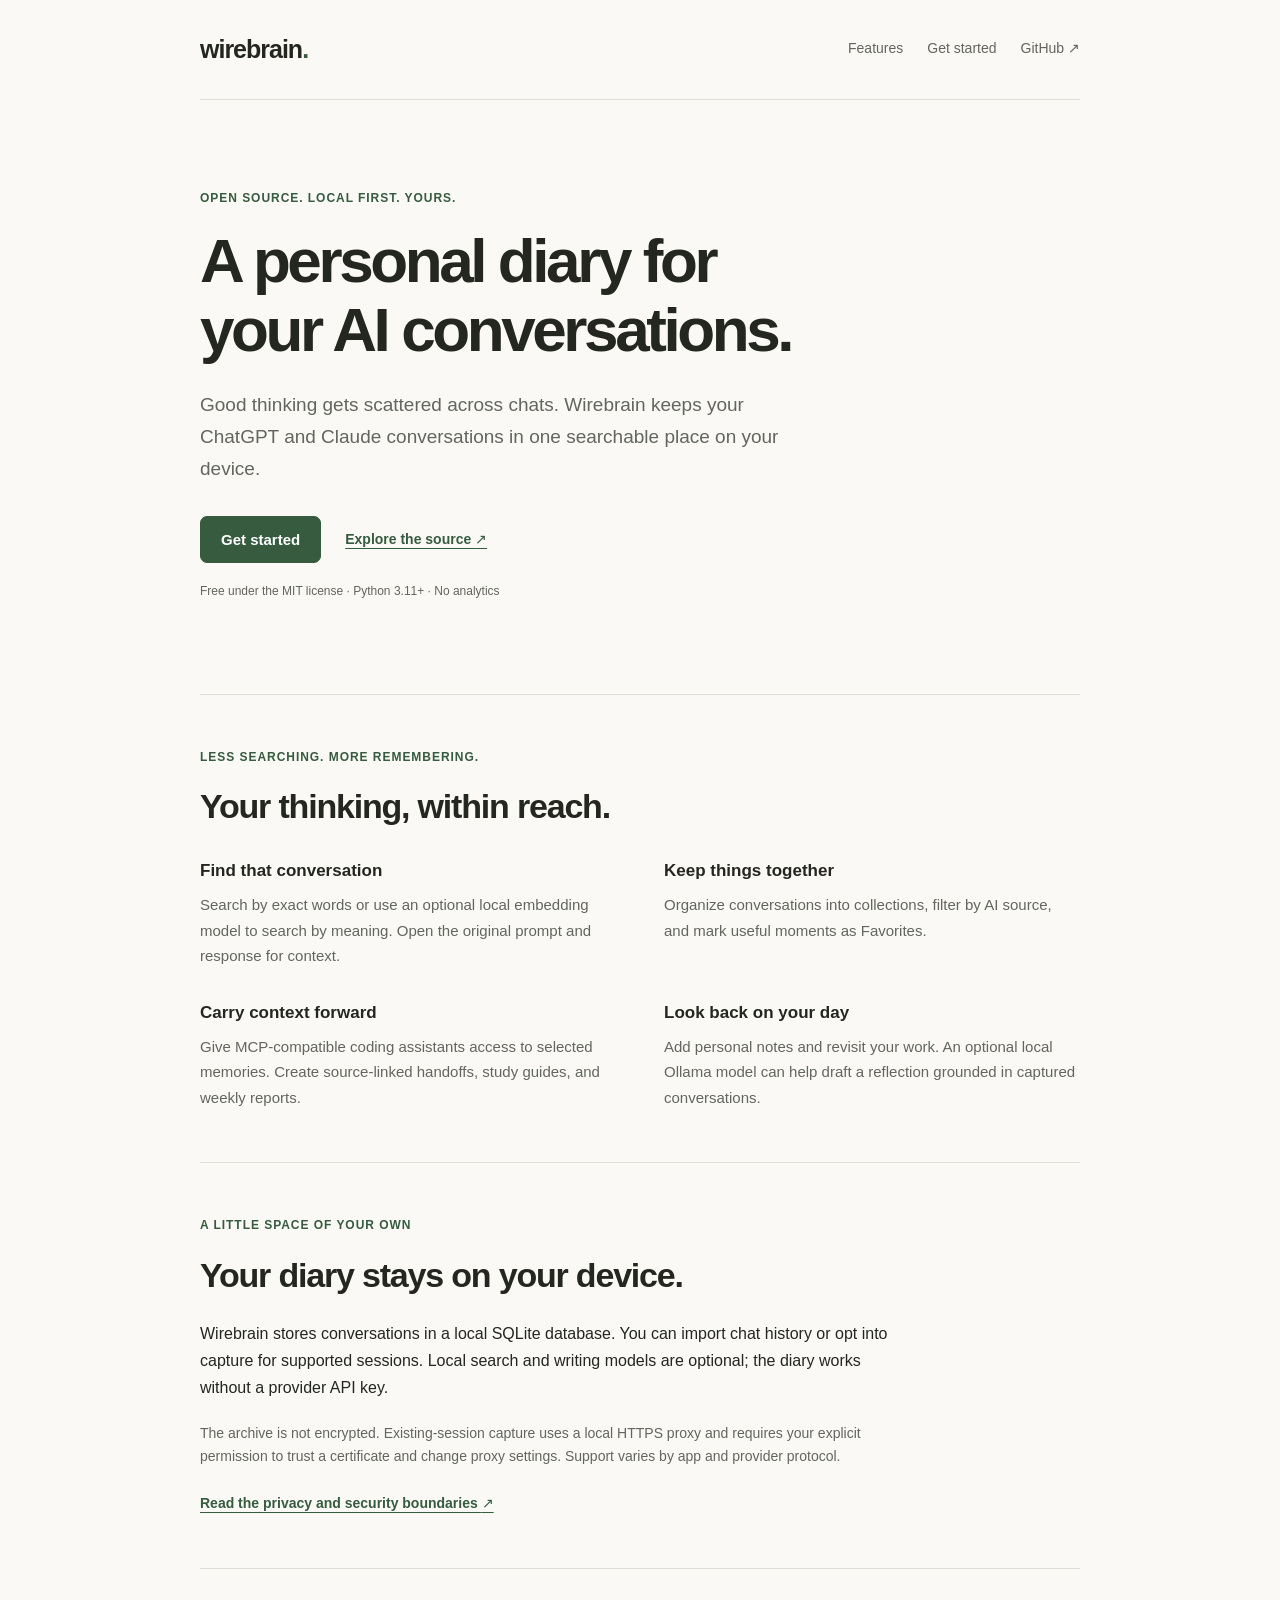
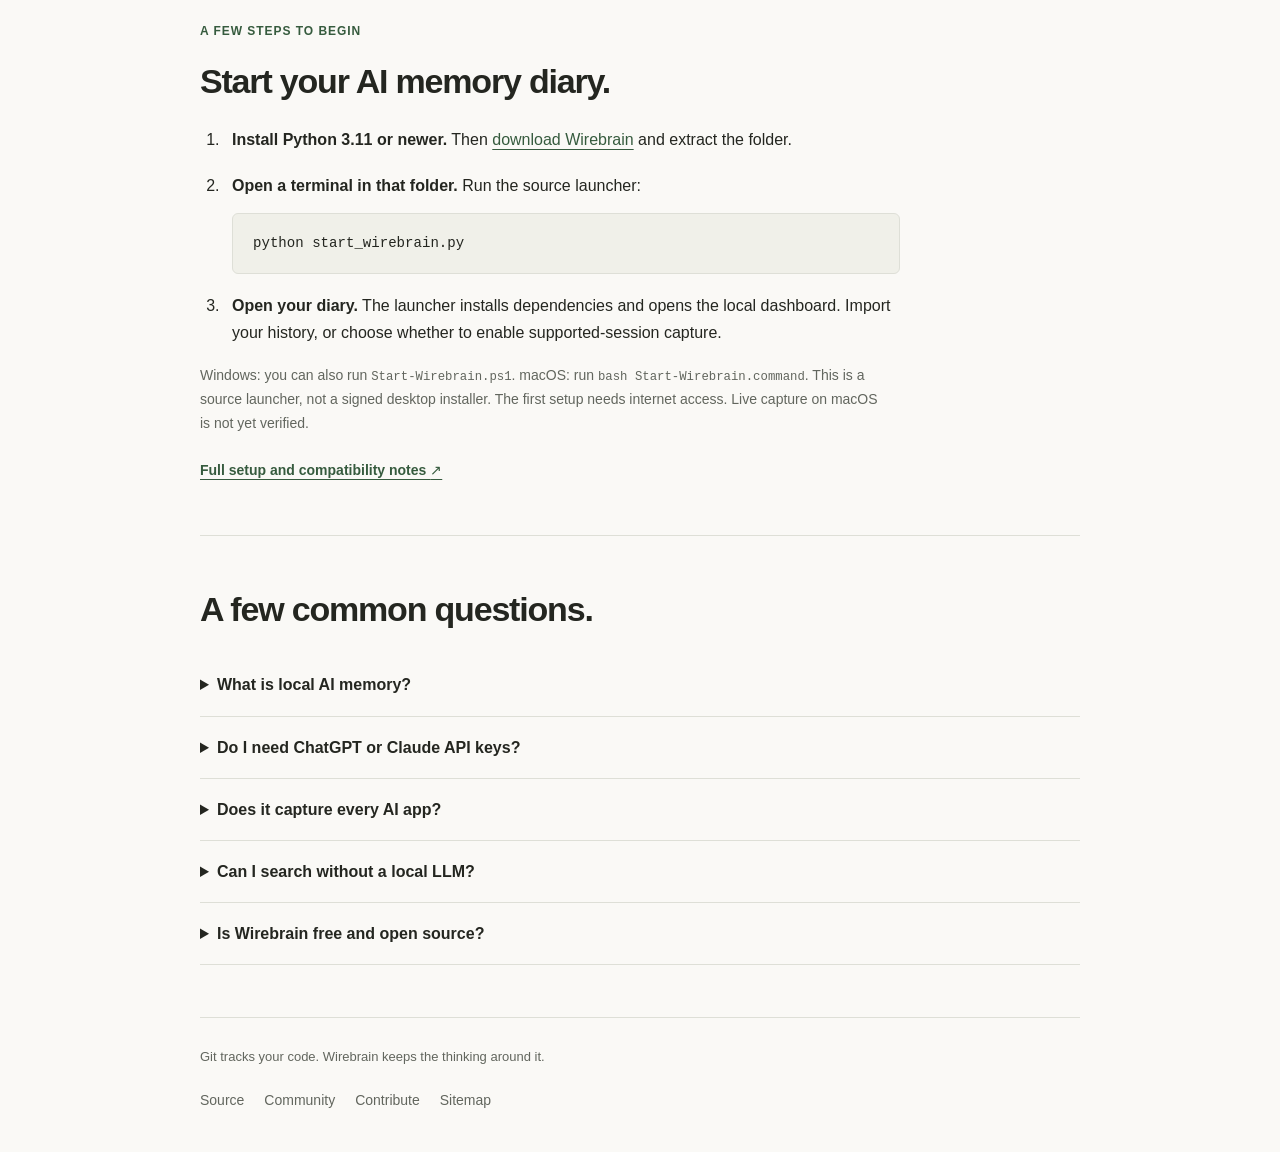
==== docs/index.html @ deaece26 "Add simple public project site and search metadata" ====
<!doctype html>
<html lang="en">
<head>
  <meta charset="utf-8">
  <meta name="viewport" content="width=device-width, initial-scale=1">
  <title>Wirebrain — Local AI Memory for ChatGPT &amp; Claude</title>
  <meta name="description" content="Keep and search your ChatGPT and Claude conversations with Wirebrain, an open-source AI memory diary. Local storage, semantic search, and MCP context sharing.">
  <link rel="canonical" href="https://saireddybv.github.io/wirebrain/">
  <link rel="icon" href="assets/favicon.svg" type="image/svg+xml">
  <link rel="stylesheet" href="assets/site.css">
  <meta name="theme-color" content="#faf9f6">
  <meta property="og:type" content="website">
  <meta property="og:site_name" content="Wirebrain">
  <meta property="og:title" content="Wirebrain — A personal diary for your AI conversations">
  <meta property="og:description" content="An open-source, local-first place to keep, search, and reuse your ChatGPT and Claude conversations.">
  <meta property="og:url" content="https://saireddybv.github.io/wirebrain/">
  <meta name="twitter:card" content="summary">
  <meta name="twitter:title" content="Wirebrain — Local AI memory">
  <meta name="twitter:description" content="Keep your AI conversations in one searchable personal diary. Open source and stored on your device.">
  <script type="application/ld+json">
  {
    "@context": "https://schema.org",
    "@type": "SoftwareApplication",
    "name": "Wirebrain",
    "url": "https://saireddybv.github.io/wirebrain/",
    "description": "An open-source local AI conversation diary with keyword and semantic memory search, collections, source-linked reports, and MCP tools.",
    "applicationCategory": "ProductivityApplication",
    "operatingSystem": "Windows, macOS",
    "softwareRequirements": "Python 3.11 or newer. Internet access for initial dependency and model downloads.",
    "license": "https://github.com/Saireddybv/wirebrain/blob/main/LICENSE",
    "isAccessibleForFree": true,
    "offers": {"@type": "Offer", "price": "0", "priceCurrency": "USD"},
    "author": {"@type": "Person", "name": "Saireddybv", "url": "https://github.com/Saireddybv"},
    "sameAs": "https://github.com/Saireddybv/wirebrain"
  }
  </script>
</head>
<body>
  <a class="skip-link" href="#main">Skip to content</a>
  <header class="site-header">
    <a class="brand" href="./" aria-label="Wirebrain home">wirebrain<span aria-hidden="true">.</span></a>
    <nav aria-label="Main navigation">
      <a href="#features">Features</a>
      <a href="#setup">Get started</a>
      <a href="https://github.com/Saireddybv/wirebrain">GitHub <span aria-hidden="true">↗</span></a>
    </nav>
  </header>
  <main id="main">
    <section class="hero" aria-labelledby="intro">
      <p class="eyebrow">Open source. Local first. Yours.</p>
      <h1 id="intro">A personal diary for<br>your AI conversations.</h1>
      <p class="lead">Good thinking gets scattered across chats. Wirebrain keeps your ChatGPT and Claude conversations in one searchable place on your device.</p>
      <div class="actions">
        <a class="button" href="#setup">Get started</a>
        <a class="text-link" href="https://github.com/Saireddybv/wirebrain">Explore the source <span aria-hidden="true">↗</span></a>
      </div>
      <p class="fine-print">Free under the MIT license · Python 3.11+ · No analytics</p>
    </section>

    <section id="features" aria-labelledby="features-title">
      <p class="eyebrow">Less searching. More remembering.</p>
      <h2 id="features-title">Your thinking, within reach.</h2>
      <dl class="features">
        <div><dt>Find that conversation</dt><dd>Search by exact words or use an optional local embedding model to search by meaning. Open the original prompt and response for context.</dd></div>
        <div><dt>Keep things together</dt><dd>Organize conversations into collections, filter by AI source, and mark useful moments as Favorites.</dd></div>
        <div><dt>Carry context forward</dt><dd>Give MCP-compatible coding assistants access to selected memories. Create source-linked handoffs, study guides, and weekly reports.</dd></div>
        <div><dt>Look back on your day</dt><dd>Add personal notes and revisit your work. An optional local Ollama model can help draft a reflection grounded in captured conversations.</dd></div>
      </dl>
    </section>

    <section class="privacy" aria-labelledby="privacy-title">
      <p class="eyebrow">A little space of your own</p>
      <h2 id="privacy-title">Your diary stays on your device.</h2>
      <p>Wirebrain stores conversations in a local SQLite database. You can import chat history or opt into capture for supported sessions. Local search and writing models are optional; the diary works without a provider API key.</p>
      <p class="muted">The archive is not encrypted. Existing-session capture uses a local HTTPS proxy and requires your explicit permission to trust a certificate and change proxy settings. Support varies by app and provider protocol.</p>
      <a class="text-link" href="https://github.com/Saireddybv/wirebrain/blob/main/SECURITY.md">Read the privacy and security boundaries <span aria-hidden="true">↗</span></a>
    </section>

    <section id="setup" aria-labelledby="setup-title">
      <p class="eyebrow">A few steps to begin</p>
      <h2 id="setup-title">Start your AI memory diary.</h2>
      <ol class="steps">
        <li><strong>Install Python 3.11 or newer.</strong> Then <a href="https://github.com/Saireddybv/wirebrain/archive/refs/heads/main.zip">download Wirebrain</a> and extract the folder.</li>
        <li><strong>Open a terminal in that folder.</strong> Run the source launcher:<pre><code>python start_wirebrain.py</code></pre></li>
        <li><strong>Open your diary.</strong> The launcher installs dependencies and opens the local dashboard. Import your history, or choose whether to enable supported-session capture.</li>
      </ol>
      <p class="muted">Windows: you can also run <code>Start-Wirebrain.ps1</code>. macOS: run <code>bash Start-Wirebrain.command</code>. This is a source launcher, not a signed desktop installer. The first setup needs internet access. Live capture on macOS is not yet verified.</p>
      <a class="text-link" href="https://github.com/Saireddybv/wirebrain#start-from-a-downloaded-checkout">Full setup and compatibility notes <span aria-hidden="true">↗</span></a>
    </section>

    <section class="faq" aria-labelledby="faq-title">
      <h2 id="faq-title">A few common questions.</h2>
      <details><summary>What is local AI memory?</summary><p>It is a searchable record of your AI conversations stored on your own device. Wirebrain helps you find past decisions, reuse useful answers, and bring context into a new session.</p></details>
      <details><summary>Do I need ChatGPT or Claude API keys?</summary><p>No provider API key is needed for history imports or supported existing-session capture. Wirebrain also has a separate optional API gateway for people who want it.</p></details>
      <details><summary>Does it capture every AI app?</summary><p>No. Capture depends on supported provider protocols and whether the app uses your local proxy. Some apps bypass proxies or reject locally trusted certificates. Check the <a href="https://github.com/Saireddybv/wirebrain/blob/main/docs/HTTPS_CAPTURE.md">capture guide</a> before enabling it.</p></details>
      <details><summary>Can I search without a local LLM?</summary><p>Yes. Keyword search works without a model. Semantic search can use a small local CPU embedding model; generated answers and reflections optionally use a separate Ollama writing model.</p></details>
      <details><summary>Is Wirebrain free and open source?</summary><p>Yes. The code is available under the MIT license. You can inspect it, run it locally, and contribute through GitHub.</p></details>
    </section>
  </main>
  <footer>
    <p>Git tracks your code. Wirebrain keeps the thinking around it.</p>
    <nav aria-label="Project links">
      <a href="https://github.com/Saireddybv/wirebrain">Source</a>
      <a href="https://github.com/Saireddybv/wirebrain/discussions">Community</a>
      <a href="https://github.com/Saireddybv/wirebrain/blob/main/CONTRIBUTING.md">Contribute</a>
      <a href="sitemap.xml">Sitemap</a>
    </nav>
  </footer>
</body>
</html>
---- docs/assets/site.css ----
:root { color-scheme: light; --page: #faf9f6; --ink: #242620; --muted: #62665e; --line: #dedfd7; --accent: #365b3e; }
* { box-sizing: border-box; }
html { scroll-padding-top: 24px; }
body { margin: 0; background: var(--page); color: var(--ink); font-family: -apple-system, BlinkMacSystemFont, "Segoe UI", sans-serif; font-size: 16px; line-height: 1.7; -webkit-text-size-adjust: 100%; }
a { color: var(--accent); text-underline-offset: 4px; }
a:hover { text-decoration-thickness: 2px; }
a:focus-visible, summary:focus-visible { outline: 2px solid var(--accent); outline-offset: 5px; border-radius: 2px; }
.site-header, main, footer { width: min(880px, calc(100% - 48px)); margin-inline: auto; }
.site-header { display: flex; align-items: center; justify-content: space-between; gap: 24px; padding-block: 28px; border-bottom: 1px solid var(--line); }
.brand { color: var(--ink); font-size: 25px; font-weight: 750; letter-spacing: -1px; text-decoration: none; }
.brand span { color: var(--accent); }
nav { display: flex; flex-wrap: wrap; gap: 24px; }
nav a { color: var(--muted); font-size: 14px; text-decoration: none; }
.hero { padding-block: 88px 72px; }
.eyebrow { margin: 0 0 18px; color: var(--accent); font-size: 12px; font-weight: 650; letter-spacing: .08em; text-transform: uppercase; }
h1 { max-width: 800px; margin: 0 0 24px; font-size: clamp(38px, 6vw, 62px); letter-spacing: -.055em; line-height: 1.12; font-weight: 650; }
h2 { margin: 0 0 24px; font-size: clamp(26px, 4vw, 34px); letter-spacing: -.035em; line-height: 1.25; font-weight: 600; }
p { max-width: 690px; margin: 0 0 20px; }
.lead { max-width: 610px; font-size: 19px; line-height: 1.7; color: var(--muted); }
.actions { display: flex; align-items: center; flex-wrap: wrap; gap: 24px; margin-block: 30px 18px; }
.button { display: inline-block; padding: 10px 20px; border: 1px solid var(--accent); border-radius: 7px; background: var(--accent); color: white; text-decoration: none; font-size: 15px; font-weight: 550; }
.text-link { font-size: 14px; font-weight: 550; }
.fine-print { color: var(--muted); font-size: 12px; }
main > section:not(.hero) { border-top: 1px solid var(--line); padding-block: 52px; }
.features { display: grid; grid-template-columns: 1fr 1fr; gap: 30px 48px; margin: 30px 0 0; }
dt { margin-bottom: 6px; font-size: 17px; font-weight: 600; }
dd { margin: 0; color: var(--muted); font-size: 15px; }
.muted { color: var(--muted); font-size: 14px; }
.steps { padding-left: 24px; max-width: 700px; }
.steps li { padding-left: 8px; margin-block: 18px; }
.steps strong { font-weight: 600; }
code { font-family: ui-monospace, SFMono-Regular, Consolas, monospace; font-size: .88em; overflow-wrap: anywhere; }
pre { margin-block: 14px; padding: 16px 20px; background: #f0f0e9; border: 1px solid var(--line); border-radius: 6px; overflow-x: auto; }
pre code { white-space: pre-wrap; }
details { padding-block: 17px; border-bottom: 1px solid var(--line); }
summary { cursor: pointer; font-size: 16px; font-weight: 550; }
details p { margin: 14px 0 0; color: var(--muted); font-size: 15px; }
footer { padding-block: 28px 40px; border-top: 1px solid var(--line); }
footer p { color: var(--muted); font-size: 13px; }
footer nav { gap: 20px; }
.skip-link { position: absolute; top: -80px; left: 16px; padding: 8px 16px; background: var(--page); z-index: 1; }
.skip-link:focus { top: 10px; }
@media (max-width: 600px) {
  .site-header, main, footer { width: calc(100% - 36px); }
  .site-header { gap: 16px; padding-block: 20px; }
  nav { gap: 14px; }
  nav a { font-size: 12px; }
  .brand { font-size: 22px; }
  .hero { padding-block: 60px 48px; }
  .lead { font-size: 17px; }
  .features { grid-template-columns: 1fr; gap: 24px; }
  main > section:not(.hero) { padding-block: 36px; }
}
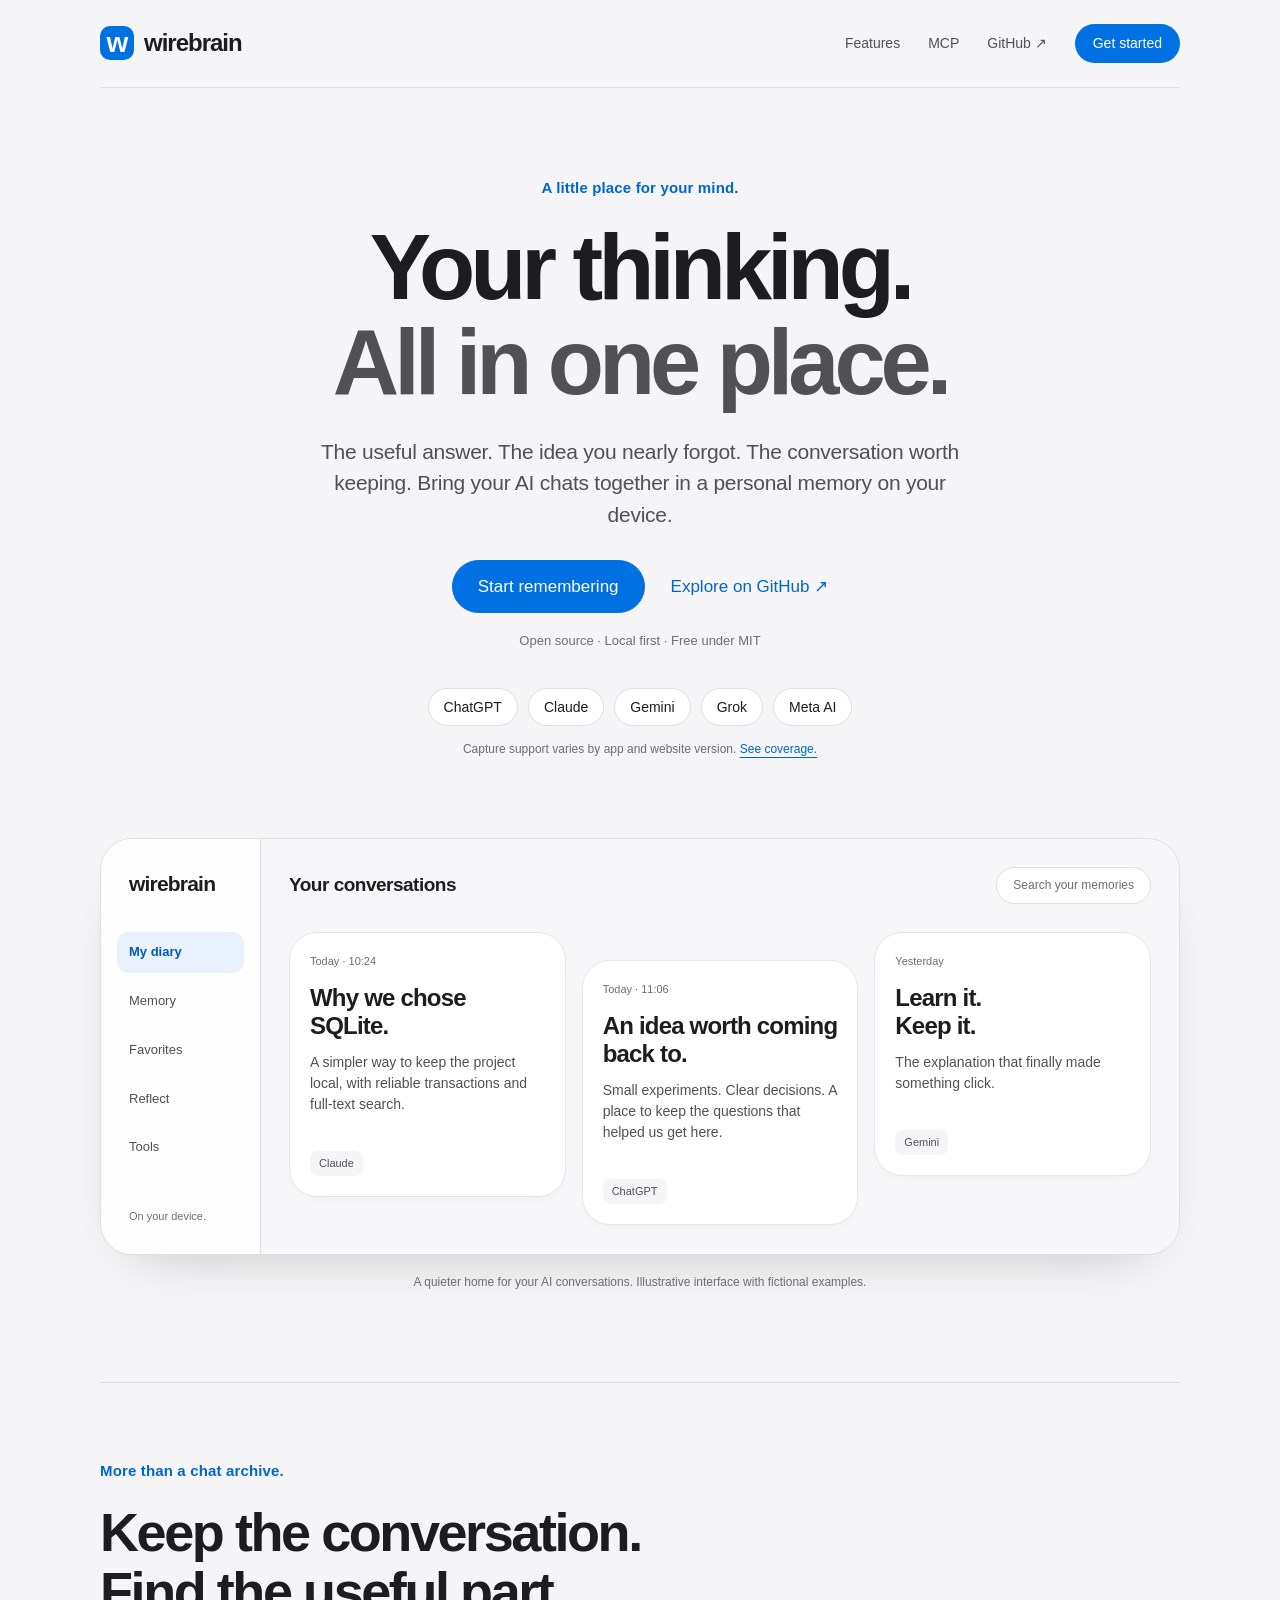
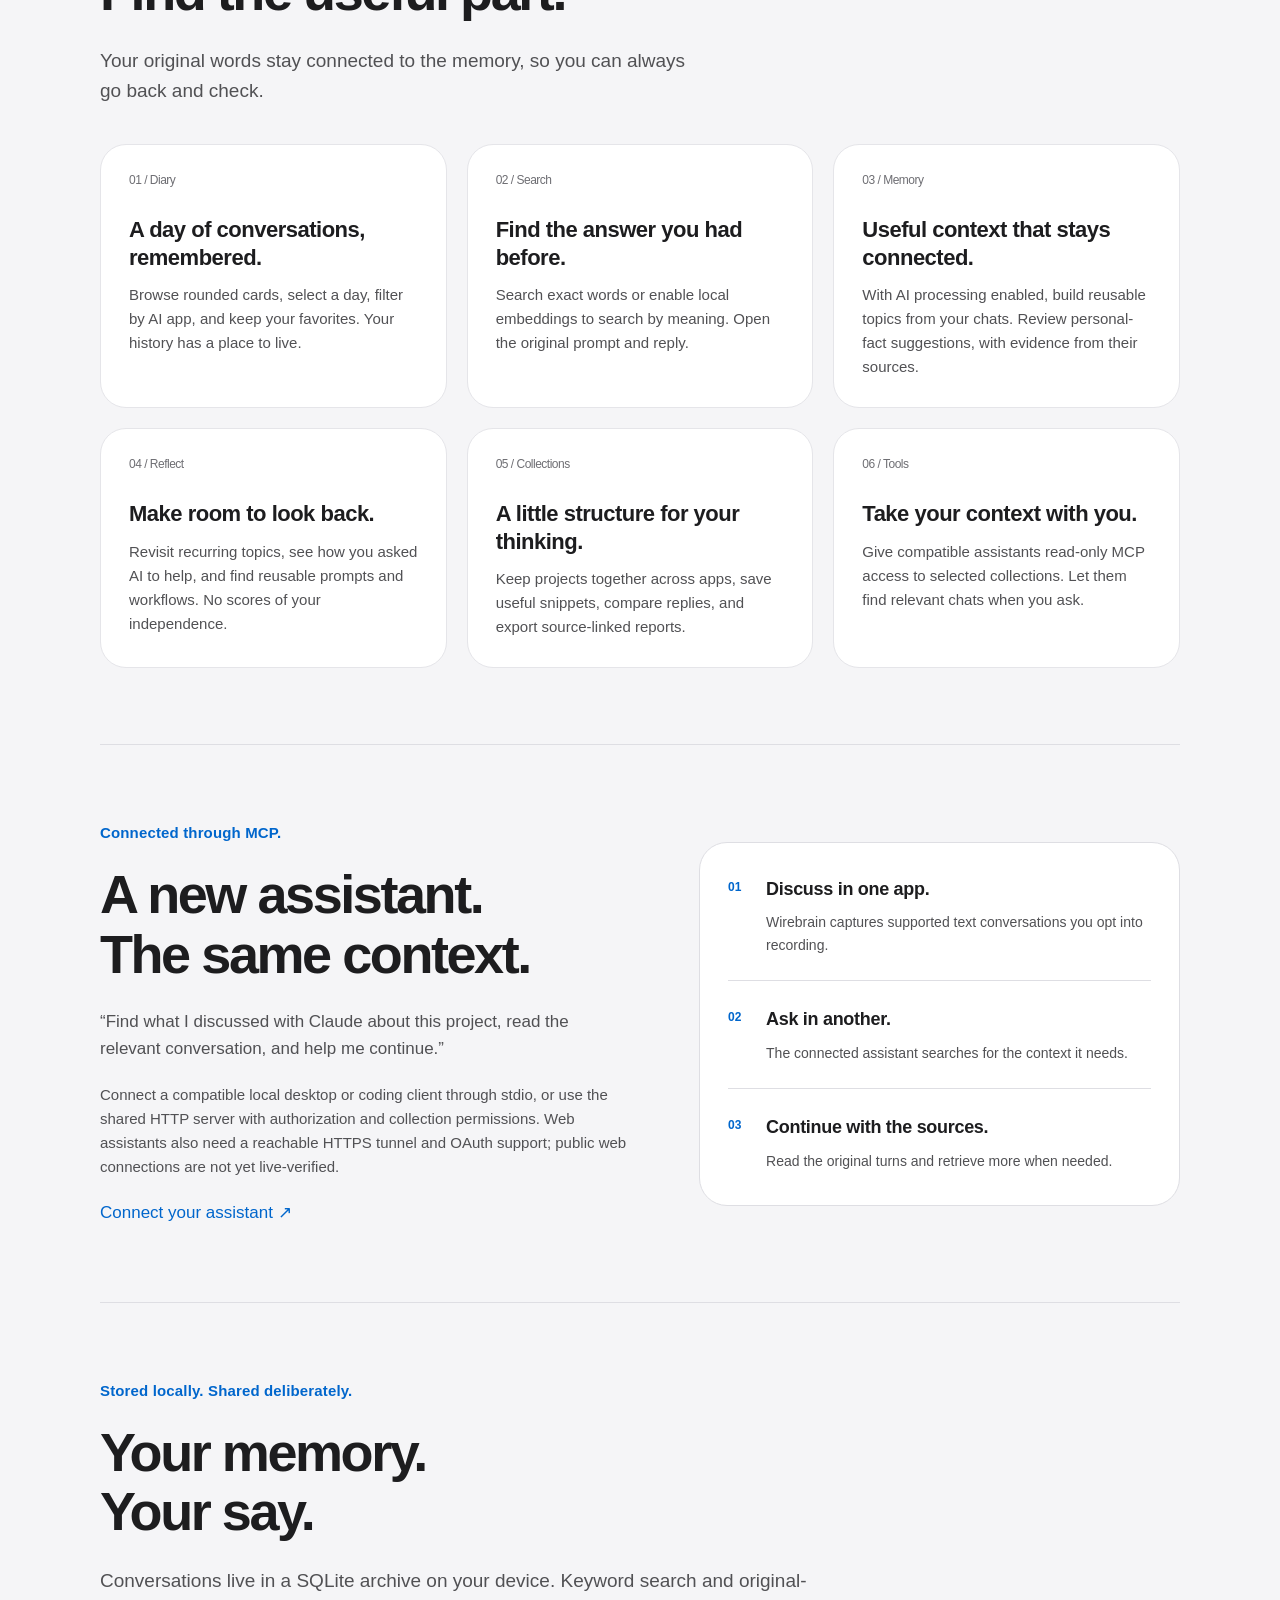
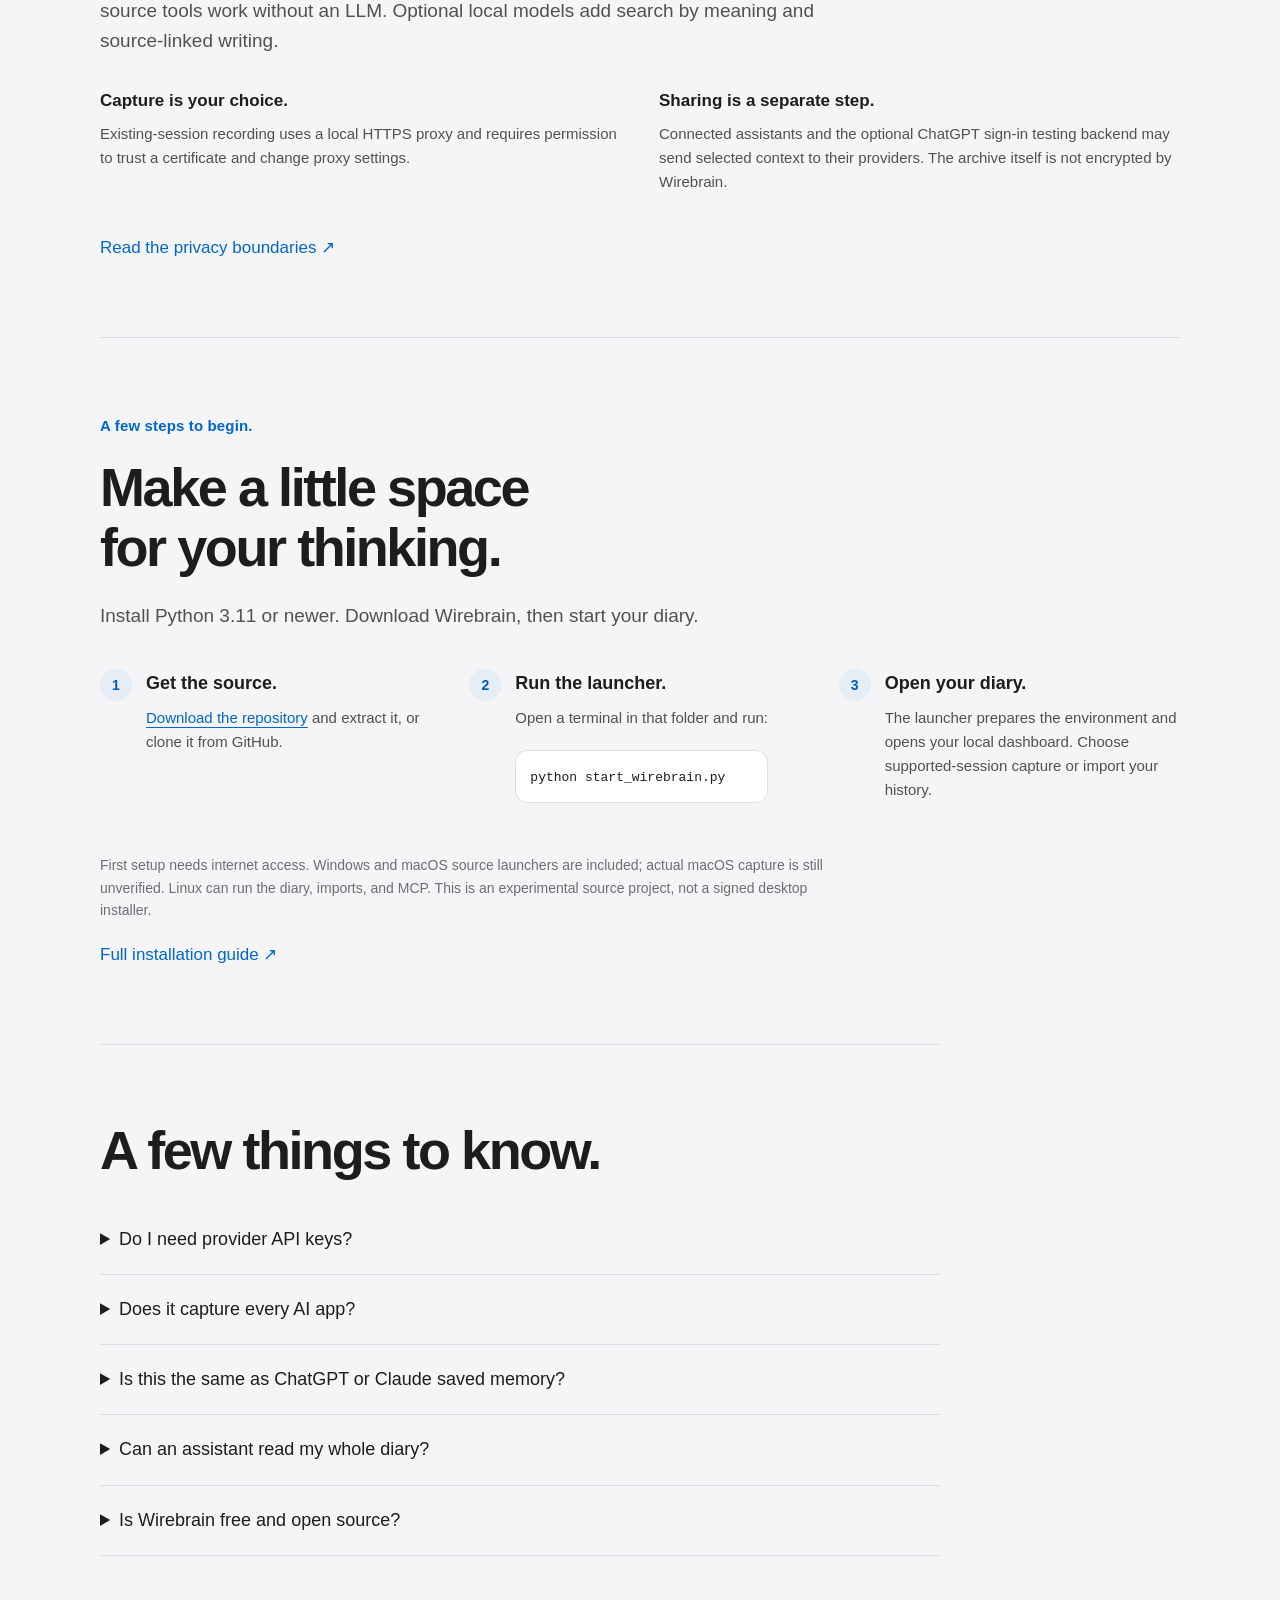
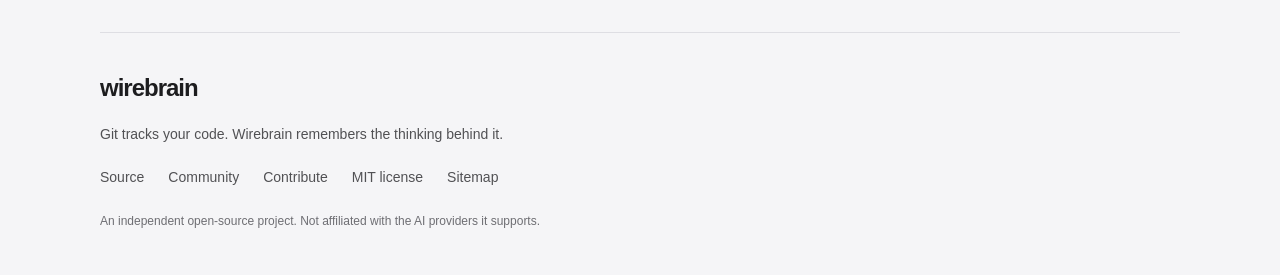
==== commit 09983bad: "Add reusable memory and assistant connections with refreshed public docs" ====
--- a/docs/index.html
+++ b/docs/index.html
@@ -3,30 +3,30 @@
 <head>
   <meta charset="utf-8">
   <meta name="viewport" content="width=device-width, initial-scale=1">
-  <title>Wirebrain — Local AI Memory for ChatGPT &amp; Claude</title>
-  <meta name="description" content="Keep and search your ChatGPT and Claude conversations with Wirebrain, an open-source AI memory diary. Local storage, semantic search, and MCP context sharing.">
+  <title>Wirebrain — Local AI Memory for ChatGPT, Claude &amp; More</title>
+  <meta name="description" content="Remember your AI conversations with Wirebrain, an open-source local-first diary. Search ChatGPT, Claude, Gemini, Grok and Meta AI chats, build memory, and connect assistants through MCP.">
   <link rel="canonical" href="https://saireddybv.github.io/wirebrain/">
   <link rel="icon" href="assets/favicon.svg" type="image/svg+xml">
   <link rel="stylesheet" href="assets/site.css">
-  <meta name="theme-color" content="#faf9f6">
+  <meta name="theme-color" content="#f5f5f7">
   <meta property="og:type" content="website">
   <meta property="og:site_name" content="Wirebrain">
-  <meta property="og:title" content="Wirebrain — A personal diary for your AI conversations">
-  <meta property="og:description" content="An open-source, local-first place to keep, search, and reuse your ChatGPT and Claude conversations.">
+  <meta property="og:title" content="Wirebrain — Your thinking. All in one place.">
+  <meta property="og:description" content="A local-first memory and personal diary for your AI conversations. Search past answers, reflect on your work, and carry context between assistants.">
   <meta property="og:url" content="https://saireddybv.github.io/wirebrain/">
   <meta name="twitter:card" content="summary">
   <meta name="twitter:title" content="Wirebrain — Local AI memory">
-  <meta name="twitter:description" content="Keep your AI conversations in one searchable personal diary. Open source and stored on your device.">
+  <meta name="twitter:description" content="An open-source place to keep, search and reuse your AI conversations. Stored on your device, shared on your terms.">
   <script type="application/ld+json">
   {
     "@context": "https://schema.org",
     "@type": "SoftwareApplication",
     "name": "Wirebrain",
     "url": "https://saireddybv.github.io/wirebrain/",
-    "description": "An open-source local AI conversation diary with keyword and semantic memory search, collections, source-linked reports, and MCP tools.",
+    "description": "An open-source local-first AI conversation diary with semantic search, reusable memory, reflections and read-only MCP connections.",
     "applicationCategory": "ProductivityApplication",
-    "operatingSystem": "Windows, macOS",
-    "softwareRequirements": "Python 3.11 or newer. Internet access for initial dependency and model downloads.",
+    "operatingSystem": "Windows, macOS, Linux",
+    "softwareRequirements": "Python 3.11 or newer. Initial setup needs internet. Live capture on macOS is not yet verified.",
     "license": "https://github.com/Saireddybv/wirebrain/blob/main/LICENSE",
     "isAccessibleForFree": true,
     "offers": {"@type": "Offer", "price": "0", "priceCurrency": "USD"},
@@ -38,73 +38,54 @@
 <body>
   <a class="skip-link" href="#main">Skip to content</a>
   <header class="site-header">
-    <a class="brand" href="./" aria-label="Wirebrain home">wirebrain<span aria-hidden="true">.</span></a>
-    <nav aria-label="Main navigation">
-      <a href="#features">Features</a>
-      <a href="#setup">Get started</a>
-      <a href="https://github.com/Saireddybv/wirebrain">GitHub <span aria-hidden="true">↗</span></a>
-    </nav>
+    <a class="brand" href="./" aria-label="Wirebrain home"><span class="brand-icon" aria-hidden="true">w</span>wirebrain</a>
+    <nav aria-label="Main navigation"><a href="#features">Features</a><a href="#connect">MCP</a><a href="https://github.com/Saireddybv/wirebrain">GitHub <span aria-hidden="true">↗</span></a><a class="nav-start" href="#setup">Get started</a></nav>
   </header>
   <main id="main">
     <section class="hero" aria-labelledby="intro">
-      <p class="eyebrow">Open source. Local first. Yours.</p>
-      <h1 id="intro">A personal diary for<br>your AI conversations.</h1>
-      <p class="lead">Good thinking gets scattered across chats. Wirebrain keeps your ChatGPT and Claude conversations in one searchable place on your device.</p>
-      <div class="actions">
-        <a class="button" href="#setup">Get started</a>
-        <a class="text-link" href="https://github.com/Saireddybv/wirebrain">Explore the source <span aria-hidden="true">↗</span></a>
-      </div>
-      <p class="fine-print">Free under the MIT license · Python 3.11+ · No analytics</p>
+      <p class="eyebrow">A little place for your mind.</p>
+      <h1 id="intro">Your thinking.<br><span>All in one place.</span></h1>
+      <p class="lead">The useful answer. The idea you nearly forgot. The conversation worth keeping. Bring your AI chats together in a personal memory on your device.</p>
+      <div class="actions"><a class="button" href="#setup">Start remembering</a><a class="text-link" href="https://github.com/Saireddybv/wirebrain">Explore on GitHub <span aria-hidden="true">↗</span></a></div>
+      <p class="fine-print">Open source · Local first · Free under MIT</p>
+      <ul class="app-list" aria-label="Supported AI sources"><li>ChatGPT</li><li>Claude</li><li>Gemini</li><li>Grok</li><li>Meta AI</li></ul>
+      <p class="support-note">Capture support varies by app and website version. <a href="https://github.com/Saireddybv/wirebrain/blob/main/docs/CAPTURE-COVERAGE.md">See coverage.</a></p>
     </section>
 
+    <figure class="product-preview" aria-labelledby="preview-caption">
+      <div class="preview-window" aria-hidden="true">
+        <div class="preview-sidebar"><span class="preview-brand">wirebrain</span><span class="preview-nav active">My diary</span><span class="preview-nav">Memory</span><span class="preview-nav">Favorites</span><span class="preview-nav">Reflect</span><span class="preview-nav">Tools</span><span class="preview-local">On your device.</span></div>
+        <div class="preview-main"><div class="preview-top"><strong>Your conversations</strong><span>Search your memories</span></div><div class="preview-cards">
+          <article class="preview-card"><span class="preview-time">Today · 10:24</span><h3>Why we chose SQLite.</h3><p>A simpler way to keep the project local, with reliable transactions and full-text search.</p><span class="preview-source">Claude</span></article>
+          <article class="preview-card"><span class="preview-time">Today · 11:06</span><h3>An idea worth coming back to.</h3><p>Small experiments. Clear decisions. A place to keep the questions that helped us get here.</p><span class="preview-source">ChatGPT</span></article>
+          <article class="preview-card"><span class="preview-time">Yesterday</span><h3>Learn it.<br>Keep it.</h3><p>The explanation that finally made something click.</p><span class="preview-source">Gemini</span></article>
+        </div></div>
+      </div><figcaption id="preview-caption">A quieter home for your AI conversations. Illustrative interface with fictional examples.</figcaption>
+    </figure>
+
     <section id="features" aria-labelledby="features-title">
-      <p class="eyebrow">Less searching. More remembering.</p>
-      <h2 id="features-title">Your thinking, within reach.</h2>
+      <div class="section-heading"><p class="eyebrow">More than a chat archive.</p><h2 id="features-title">Keep the conversation.<br>Find the useful part.</h2><p>Your original words stay connected to the memory, so you can always go back and check.</p></div>
       <dl class="features">
-        <div><dt>Find that conversation</dt><dd>Search by exact words or use an optional local embedding model to search by meaning. Open the original prompt and response for context.</dd></div>
-        <div><dt>Keep things together</dt><dd>Organize conversations into collections, filter by AI source, and mark useful moments as Favorites.</dd></div>
-        <div><dt>Carry context forward</dt><dd>Give MCP-compatible coding assistants access to selected memories. Create source-linked handoffs, study guides, and weekly reports.</dd></div>
-        <div><dt>Look back on your day</dt><dd>Add personal notes and revisit your work. An optional local Ollama model can help draft a reflection grounded in captured conversations.</dd></div>
+        <div><dt><span class="feature-label">01 / Diary</span>A day of conversations, remembered.</dt><dd>Browse rounded cards, select a day, filter by AI app, and keep your favorites. Your history has a place to live.</dd></div>
+        <div><dt><span class="feature-label">02 / Search</span>Find the answer you had before.</dt><dd>Search exact words or enable local embeddings to search by meaning. Open the original prompt and reply.</dd></div>
+        <div><dt><span class="feature-label">03 / Memory</span>Useful context that stays connected.</dt><dd>With AI processing enabled, build reusable topics from your chats. Review personal-fact suggestions, with evidence from their sources.</dd></div>
+        <div><dt><span class="feature-label">04 / Reflect</span>Make room to look back.</dt><dd>Revisit recurring topics, see how you asked AI to help, and find reusable prompts and workflows. No scores of your independence.</dd></div>
+        <div><dt><span class="feature-label">05 / Collections</span>A little structure for your thinking.</dt><dd>Keep projects together across apps, save useful snippets, compare replies, and export source-linked reports.</dd></div>
+        <div><dt><span class="feature-label">06 / Tools</span>Take your context with you.</dt><dd>Give compatible assistants read-only MCP access to selected collections. Let them find relevant chats when you ask.</dd></div>
       </dl>
     </section>
 
-    <section class="privacy" aria-labelledby="privacy-title">
-      <p class="eyebrow">A little space of your own</p>
-      <h2 id="privacy-title">Your diary stays on your device.</h2>
-      <p>Wirebrain stores conversations in a local SQLite database. You can import chat history or opt into capture for supported sessions. Local search and writing models are optional; the diary works without a provider API key.</p>
-      <p class="muted">The archive is not encrypted. Existing-session capture uses a local HTTPS proxy and requires your explicit permission to trust a certificate and change proxy settings. Support varies by app and provider protocol.</p>
-      <a class="text-link" href="https://github.com/Saireddybv/wirebrain/blob/main/SECURITY.md">Read the privacy and security boundaries <span aria-hidden="true">↗</span></a>
+    <section id="connect" class="connect" aria-labelledby="connect-title">
+      <div><p class="eyebrow">Connected through MCP.</p><h2 id="connect-title">A new assistant.<br>The same context.</h2><p>“Find what I discussed with Claude about this project, read the relevant conversation, and help me continue.”</p><p class="muted">Connect a compatible local desktop or coding client through stdio, or use the shared HTTP server with authorization and collection permissions. Web assistants also need a reachable HTTPS tunnel and OAuth support; public web connections are not yet live-verified.</p><a class="text-link" href="https://github.com/Saireddybv/wirebrain/blob/main/docs/TOOLS.md">Connect your assistant <span aria-hidden="true">↗</span></a></div>
+      <div class="context-flow" aria-label="How context moves between assistants"><div><span>01</span><strong>Discuss in one app.</strong><p>Wirebrain captures supported text conversations you opt into recording.</p></div><div><span>02</span><strong>Ask in another.</strong><p>The connected assistant searches for the context it needs.</p></div><div><span>03</span><strong>Continue with the sources.</strong><p>Read the original turns and retrieve more when needed.</p></div></div>
     </section>
 
-    <section id="setup" aria-labelledby="setup-title">
-      <p class="eyebrow">A few steps to begin</p>
-      <h2 id="setup-title">Start your AI memory diary.</h2>
-      <ol class="steps">
-        <li><strong>Install Python 3.11 or newer.</strong> Then <a href="https://github.com/Saireddybv/wirebrain/archive/refs/heads/main.zip">download Wirebrain</a> and extract the folder.</li>
-        <li><strong>Open a terminal in that folder.</strong> Run the source launcher:<pre><code>python start_wirebrain.py</code></pre></li>
-        <li><strong>Open your diary.</strong> The launcher installs dependencies and opens the local dashboard. Import your history, or choose whether to enable supported-session capture.</li>
-      </ol>
-      <p class="muted">Windows: you can also run <code>Start-Wirebrain.ps1</code>. macOS: run <code>bash Start-Wirebrain.command</code>. This is a source launcher, not a signed desktop installer. The first setup needs internet access. Live capture on macOS is not yet verified.</p>
-      <a class="text-link" href="https://github.com/Saireddybv/wirebrain#start-from-a-downloaded-checkout">Full setup and compatibility notes <span aria-hidden="true">↗</span></a>
-    </section>
+    <section class="privacy" aria-labelledby="privacy-title"><p class="eyebrow">Stored locally. Shared deliberately.</p><h2 id="privacy-title">Your memory.<br>Your say.</h2><p>Conversations live in a SQLite archive on your device. Keyword search and original-source tools work without an LLM. Optional local models add search by meaning and source-linked writing.</p><div class="privacy-notes"><p><strong>Capture is your choice.</strong> Existing-session recording uses a local HTTPS proxy and requires permission to trust a certificate and change proxy settings.</p><p><strong>Sharing is a separate step.</strong> Connected assistants and the optional ChatGPT sign-in testing backend may send selected context to their providers. The archive itself is not encrypted by Wirebrain.</p></div><a class="text-link" href="https://github.com/Saireddybv/wirebrain/blob/main/SECURITY.md">Read the privacy boundaries <span aria-hidden="true">↗</span></a></section>
 
-    <section class="faq" aria-labelledby="faq-title">
-      <h2 id="faq-title">A few common questions.</h2>
-      <details><summary>What is local AI memory?</summary><p>It is a searchable record of your AI conversations stored on your own device. Wirebrain helps you find past decisions, reuse useful answers, and bring context into a new session.</p></details>
-      <details><summary>Do I need ChatGPT or Claude API keys?</summary><p>No provider API key is needed for history imports or supported existing-session capture. Wirebrain also has a separate optional API gateway for people who want it.</p></details>
-      <details><summary>Does it capture every AI app?</summary><p>No. Capture depends on supported provider protocols and whether the app uses your local proxy. Some apps bypass proxies or reject locally trusted certificates. Check the <a href="https://github.com/Saireddybv/wirebrain/blob/main/docs/HTTPS_CAPTURE.md">capture guide</a> before enabling it.</p></details>
-      <details><summary>Can I search without a local LLM?</summary><p>Yes. Keyword search works without a model. Semantic search can use a small local CPU embedding model; generated answers and reflections optionally use a separate Ollama writing model.</p></details>
-      <details><summary>Is Wirebrain free and open source?</summary><p>Yes. The code is available under the MIT license. You can inspect it, run it locally, and contribute through GitHub.</p></details>
-    </section>
+    <section id="setup" aria-labelledby="setup-title"><div class="section-heading"><p class="eyebrow">A few steps to begin.</p><h2 id="setup-title">Make a little space<br>for your thinking.</h2><p>Install Python 3.11 or newer. Download Wirebrain, then start your diary.</p></div><ol class="steps"><li><span>1</span><div><strong>Get the source.</strong><p><a href="https://github.com/Saireddybv/wirebrain/archive/refs/heads/main.zip">Download the repository</a> and extract it, or clone it from GitHub.</p></div></li><li><span>2</span><div><strong>Run the launcher.</strong><p>Open a terminal in that folder and run:</p><pre><code>python start_wirebrain.py</code></pre></div></li><li><span>3</span><div><strong>Open your diary.</strong><p>The launcher prepares the environment and opens your local dashboard. Choose supported-session capture or import your history.</p></div></li></ol><p class="setup-note">First setup needs internet access. Windows and macOS source launchers are included; actual macOS capture is still unverified. Linux can run the diary, imports, and MCP. This is an experimental source project, not a signed desktop installer.</p><a class="text-link" href="https://github.com/Saireddybv/wirebrain#quick-start">Full installation guide <span aria-hidden="true">↗</span></a></section>
+
+    <section class="faq" aria-labelledby="faq-title"><h2 id="faq-title">A few things to know.</h2><details><summary>Do I need provider API keys?</summary><p>No keys are required for the diary, imports, or supported existing-session capture. Optional local AI models run on your computer. The separate ChatGPT sign-in testing backend uses your own eligible Codex login and sends selected context to OpenAI.</p></details><details><summary>Does it capture every AI app?</summary><p>No. Capture depends on supported text protocols and whether the app uses the configured proxy. Voice, image/file contents, WhatsApp, Facebook, Instagram, and X-embedded Grok are not comprehensively covered. See the <a href="https://github.com/Saireddybv/wirebrain/blob/main/docs/CAPTURE-COVERAGE.md">coverage guide</a>.</p></details><details><summary>Is this the same as ChatGPT or Claude saved memory?</summary><p>No. Wirebrain builds its own source-linked memory from captured or imported chats. It does not read a provider's private saved-memory store or automatically inject context into every conversation.</p></details><details><summary>Can an assistant read my whole diary?</summary><p>You can connect MCP with all-collection access or restrict it to one collection. HTTP connections support revocation. Retrieved text may be shared with the connected assistant's provider. Unconnected apps cannot use these tools automatically.</p></details><details><summary>Is Wirebrain free and open source?</summary><p>Yes. The code is available under the MIT license. Run it locally, inspect it, and contribute through GitHub. Local models need suitable hardware, and optional third-party services have their own access requirements.</p></details></section>
   </main>
-  <footer>
-    <p>Git tracks your code. Wirebrain keeps the thinking around it.</p>
-    <nav aria-label="Project links">
-      <a href="https://github.com/Saireddybv/wirebrain">Source</a>
-      <a href="https://github.com/Saireddybv/wirebrain/discussions">Community</a>
-      <a href="https://github.com/Saireddybv/wirebrain/blob/main/CONTRIBUTING.md">Contribute</a>
-      <a href="sitemap.xml">Sitemap</a>
-    </nav>
-  </footer>
+  <footer><a class="brand" href="./">wirebrain</a><p>Git tracks your code. Wirebrain remembers the thinking behind it.</p><nav aria-label="Project links"><a href="https://github.com/Saireddybv/wirebrain">Source</a><a href="https://github.com/Saireddybv/wirebrain/discussions">Community</a><a href="https://github.com/Saireddybv/wirebrain/blob/main/CONTRIBUTING.md">Contribute</a><a href="https://github.com/Saireddybv/wirebrain/blob/main/LICENSE">MIT license</a><a href="sitemap.xml">Sitemap</a></nav><p class="footer-note">An independent open-source project. Not affiliated with the AI providers it supports.</p></footer>
 </body>
 </html>
--- a/docs/assets/site.css
+++ b/docs/assets/site.css
@@ -1,53 +1,150 @@
-:root { color-scheme: light; --page: #faf9f6; --ink: #242620; --muted: #62665e; --line: #dedfd7; --accent: #365b3e; }
-* { box-sizing: border-box; }
-html { scroll-padding-top: 24px; }
-body { margin: 0; background: var(--page); color: var(--ink); font-family: -apple-system, BlinkMacSystemFont, "Segoe UI", sans-serif; font-size: 16px; line-height: 1.7; -webkit-text-size-adjust: 100%; }
-a { color: var(--accent); text-underline-offset: 4px; }
-a:hover { text-decoration-thickness: 2px; }
-a:focus-visible, summary:focus-visible { outline: 2px solid var(--accent); outline-offset: 5px; border-radius: 2px; }
-.site-header, main, footer { width: min(880px, calc(100% - 48px)); margin-inline: auto; }
-.site-header { display: flex; align-items: center; justify-content: space-between; gap: 24px; padding-block: 28px; border-bottom: 1px solid var(--line); }
-.brand { color: var(--ink); font-size: 25px; font-weight: 750; letter-spacing: -1px; text-decoration: none; }
-.brand span { color: var(--accent); }
-nav { display: flex; flex-wrap: wrap; gap: 24px; }
-nav a { color: var(--muted); font-size: 14px; text-decoration: none; }
-.hero { padding-block: 88px 72px; }
-.eyebrow { margin: 0 0 18px; color: var(--accent); font-size: 12px; font-weight: 650; letter-spacing: .08em; text-transform: uppercase; }
-h1 { max-width: 800px; margin: 0 0 24px; font-size: clamp(38px, 6vw, 62px); letter-spacing: -.055em; line-height: 1.12; font-weight: 650; }
-h2 { margin: 0 0 24px; font-size: clamp(26px, 4vw, 34px); letter-spacing: -.035em; line-height: 1.25; font-weight: 600; }
-p { max-width: 690px; margin: 0 0 20px; }
-.lead { max-width: 610px; font-size: 19px; line-height: 1.7; color: var(--muted); }
-.actions { display: flex; align-items: center; flex-wrap: wrap; gap: 24px; margin-block: 30px 18px; }
-.button { display: inline-block; padding: 10px 20px; border: 1px solid var(--accent); border-radius: 7px; background: var(--accent); color: white; text-decoration: none; font-size: 15px; font-weight: 550; }
-.text-link { font-size: 14px; font-weight: 550; }
-.fine-print { color: var(--muted); font-size: 12px; }
-main > section:not(.hero) { border-top: 1px solid var(--line); padding-block: 52px; }
-.features { display: grid; grid-template-columns: 1fr 1fr; gap: 30px 48px; margin: 30px 0 0; }
-dt { margin-bottom: 6px; font-size: 17px; font-weight: 600; }
-dd { margin: 0; color: var(--muted); font-size: 15px; }
-.muted { color: var(--muted); font-size: 14px; }
-.steps { padding-left: 24px; max-width: 700px; }
-.steps li { padding-left: 8px; margin-block: 18px; }
-.steps strong { font-weight: 600; }
-code { font-family: ui-monospace, SFMono-Regular, Consolas, monospace; font-size: .88em; overflow-wrap: anywhere; }
-pre { margin-block: 14px; padding: 16px 20px; background: #f0f0e9; border: 1px solid var(--line); border-radius: 6px; overflow-x: auto; }
-pre code { white-space: pre-wrap; }
-details { padding-block: 17px; border-bottom: 1px solid var(--line); }
-summary { cursor: pointer; font-size: 16px; font-weight: 550; }
-details p { margin: 14px 0 0; color: var(--muted); font-size: 15px; }
-footer { padding-block: 28px 40px; border-top: 1px solid var(--line); }
-footer p { color: var(--muted); font-size: 13px; }
-footer nav { gap: 20px; }
-.skip-link { position: absolute; top: -80px; left: 16px; padding: 8px 16px; background: var(--page); z-index: 1; }
-.skip-link:focus { top: 10px; }
-@media (max-width: 600px) {
-  .site-header, main, footer { width: calc(100% - 36px); }
-  .site-header { gap: 16px; padding-block: 20px; }
-  nav { gap: 14px; }
-  nav a { font-size: 12px; }
-  .brand { font-size: 22px; }
-  .hero { padding-block: 60px 48px; }
-  .lead { font-size: 17px; }
-  .features { grid-template-columns: 1fr; gap: 24px; }
-  main > section:not(.hero) { padding-block: 36px; }
+:root {
+  color-scheme:light;
+  --page:#f5f5f7;--surface:#fff;--ink:#1d1d1f;--muted:#515154;
+  --subtle:#6e6e73;--line:#dedee3;--accent:#0066cc;--button:#0071e3;
+  font-family:-apple-system,BlinkMacSystemFont,"SF Pro Text","Segoe UI","Helvetica Neue",Arial,sans-serif;
+  font-synthesis:none;
 }
+* { box-sizing:border-box; }
+html { scroll-padding-top:32px; }
+body { margin:0;background:var(--page);color:var(--ink);font-size:17px;line-height:1.6;-webkit-text-size-adjust:100%;-webkit-font-smoothing:antialiased; }
+a { color:var(--accent);text-underline-offset:4px; }
+a:hover { text-decoration-thickness:2px; }
+:is(a,summary):focus-visible { outline:3px solid var(--accent);outline-offset:5px;border-radius:4px; }
+.site-header,main,footer { width:min(1080px,calc(100% - 64px));margin-inline:auto; }
+.site-header { display:flex;align-items:center;justify-content:space-between;gap:24px;min-height:88px;border-bottom:1px solid var(--line); }
+.brand { display:inline-flex;align-items:center;gap:10px;color:var(--ink);font-size:24px;font-weight:700;letter-spacing:-1px;text-decoration:none; }
+.brand-icon { display:grid;place-content:center;width:34px;height:34px;border-radius:10px;background:var(--button);color:white;font-size:28px;line-height:1;font-weight:700; }
+nav { display:flex;align-items:center;flex-wrap:wrap;gap:28px; }
+nav a { color:var(--muted);font-size:14px;text-decoration:none; }
+.nav-start { background:var(--button);border-radius:24px;padding:8px 18px;color:#fff; }
+.hero { padding:88px 0 36px;text-align:center; }
+.eyebrow { margin:0 0 20px;color:var(--accent);font-size:15px;font-weight:600;letter-spacing:.01em; }
+h1,h2,h3 { font-family:-apple-system,BlinkMacSystemFont,"SF Pro Display","Segoe UI","Helvetica Neue",Arial,sans-serif; }
+h1 { max-width:940px;margin:0 auto 26px;font-size:clamp(48px,7.8vw,92px);line-height:1.03;letter-spacing:-.055em;font-weight:650; }
+h1 span { color:var(--muted); }
+h2 { margin:0 0 24px;font-size:clamp(32px,4.5vw,54px);line-height:1.1;letter-spacing:-.045em;font-weight:650; }
+p { margin:0 0 20px; }
+.lead { max-width:680px;margin:0 auto;color:var(--muted);font-size:21px;line-height:1.5;letter-spacing:-.25px; }
+.actions { display:flex;align-items:center;justify-content:center;flex-wrap:wrap;gap:26px;margin:30px 0 18px; }
+.button { display:inline-block;padding:12px 25px;background:var(--button);border:1px solid var(--button);border-radius:28px;color:#fff;text-decoration:none;font-size:17px;font-weight:500; }
+.button:hover,.nav-start:hover { background:#0066cc; }
+.text-link { font-size:17px;font-weight:500;text-decoration:none; }
+.text-link:hover { text-decoration:underline; }
+.fine-print { color:var(--subtle);font-size:13px; }
+.app-list { display:flex;justify-content:center;flex-wrap:wrap;gap:10px;margin:36px 0 14px;padding:0;list-style:none; }
+.app-list li { padding:7px 15px;border:1px solid var(--line);border-radius:24px;background:#fff;font-size:14px;font-weight:500; }
+.support-note { color:var(--subtle);font-size:12px; }
+.product-preview { margin:22px 0 90px; }
+.preview-window { display:grid;grid-template-columns:160px minmax(0,1fr);overflow:hidden;border:1px solid var(--line);border-radius:32px;background:#f7f7f9;box-shadow:0 24px 60px -36px rgba(0,0,0,.28); }
+.preview-sidebar { display:flex;flex-direction:column;gap:8px;padding:28px 16px;background:rgba(255,255,255,.85);border-right:1px solid var(--line); }
+.preview-brand { padding:0 12px 24px;font-size:21px;font-weight:700;letter-spacing:-.8px; }
+.preview-nav { padding:10px 12px;border-radius:12px;color:var(--muted);font-size:13px; }
+.preview-nav.active { color:#005bb5;background:#e8f1fc;font-weight:600; }
+.preview-local { margin-top:auto;padding:32px 12px 0;font-size:11px;color:var(--subtle); }
+.preview-main { min-width:0;padding:28px; }
+.preview-top { display:flex;justify-content:space-between;align-items:center;gap:16px;margin-bottom:28px; }
+.preview-top strong { font-size:19px;letter-spacing:-.5px;font-weight:600; }
+.preview-top>span { border:1px solid var(--line);border-radius:20px;padding:8px 16px;background:white;color:var(--subtle);font-size:12px; }
+.preview-cards { display:grid;grid-template-columns:repeat(3,minmax(0,1fr));gap:16px;align-items:start; }
+.preview-card { min-width:0;padding:20px;border:1px solid #e5e5e9;border-radius:28px;background:white;box-shadow:0 6px 20px -16px rgba(0,0,0,.2); }
+.preview-card:nth-child(2) { margin-top:28px; }
+.preview-time { display:block;margin-bottom:14px;color:var(--subtle);font-size:11px; }
+.preview-card h3 { font-size:24px;letter-spacing:-.8px;line-height:1.15;margin:0 0 12px;font-weight:650; }
+.preview-card p { color:var(--muted);font-size:14px;line-height:1.5; }
+.preview-source { display:inline-block;margin-top:16px;padding:4px 9px;border-radius:8px;background:var(--page);color:var(--muted);font-size:11px; }
+figcaption { color:var(--subtle);font-size:12px;text-align:center;margin:18px 12px 0; }
+main>section:not(.hero) { padding:76px 0;border-top:1px solid var(--line); }
+.section-heading { max-width:700px;margin-bottom:38px; }
+.section-heading>p:last-child { color:var(--muted);font-size:19px;max-width:600px; }
+.features { display:grid;grid-template-columns:repeat(3,minmax(0,1fr));gap:20px;margin:0; }
+.features>div { padding:28px;border:1px solid #e5e5e9;border-radius:26px;background:var(--surface); }
+.feature-label { display:block;margin-bottom:28px;color:var(--subtle);font-size:12px;font-weight:500; }
+dt { margin:0 0 12px;font-size:22px;font-weight:600;letter-spacing:-.5px;line-height:1.25; }
+dd { margin:0;color:var(--muted);font-size:15px;line-height:1.6; }
+.connect { display:grid;grid-template-columns:1.1fr 1fr;gap:70px;align-items:center; }
+.connect>div>p { color:var(--muted); }
+.connect .eyebrow { color:var(--accent); }
+.muted { color:var(--muted);font-size:15px; }
+.context-flow { display:grid;gap:0;padding:8px 28px;border:1px solid var(--line);border-radius:28px;background:var(--surface); }
+.context-flow>div { position:relative;padding:24px 0 24px 38px;border-bottom:1px solid var(--line); }
+.context-flow>div:last-child { border:0; }
+.context-flow span { position:absolute;left:0;top:27px;color:var(--accent);font-size:12px;font-weight:600; }
+.context-flow strong { display:block;font-size:18px;font-weight:600;letter-spacing:-.3px; }
+.context-flow p { color:var(--muted);font-size:14px;margin:8px 0 0; }
+.privacy>p:not(.eyebrow) { max-width:720px;color:var(--muted);font-size:19px; }
+.privacy-notes { display:grid;grid-template-columns:1fr 1fr;gap:38px;margin:30px 0 20px; }
+.privacy-notes p { color:var(--muted);font-size:15px; }
+.privacy-notes strong { display:block;margin-bottom:8px;color:var(--ink);font-size:17px;font-weight:600; }
+.steps { display:grid;grid-template-columns:repeat(3,minmax(0,1fr));gap:28px;list-style:none;padding:0;margin:32px 0; }
+.steps>li { display:flex;gap:14px;min-width:0; }
+.steps>li>span { display:grid;place-content:center;flex-shrink:0;width:32px;height:32px;border-radius:50%;background:#e5edf7;color:#005bb5;font-size:14px;font-weight:600; }
+.steps strong { display:block;font-weight:600;font-size:18px;margin-bottom:8px; }
+.steps p { color:var(--muted);font-size:15px; }
+code { font-family:ui-monospace,SFMono-Regular,Consolas,monospace;font-size:13px;overflow-wrap:anywhere; }
+pre { padding:12px 14px;border:1px solid var(--line);border-radius:12px;background:white;overflow-x:auto; }
+pre code { white-space:pre-wrap; }
+.setup-note { max-width:760px;color:var(--subtle);font-size:14px; }
+.faq { max-width:840px; }
+details { padding:22px 0;border-bottom:1px solid var(--line); }
+summary { cursor:pointer;font-size:18px;line-height:1.4;font-weight:500;padding-right:12px; }
+details p { margin:16px 0 0;color:var(--muted);font-size:15px;max-width:730px; }
+footer { padding:36px 0 44px;border-top:1px solid var(--line); }
+footer .brand { margin-bottom:16px; }
+footer>p { color:var(--muted);font-size:14px; }
+footer nav { gap:24px; }
+.footer-note { margin:24px 0 0;font-size:12px;color:var(--subtle); }
+.skip-link { position:absolute;top:-80px;left:16px;padding:10px 18px;border-radius:10px;background:white;z-index:2; }
+.skip-link:focus { top:10px; }
+.error-page { padding-block:100px; }
+.error-page h1 { margin-inline:0;font-size:clamp(38px,6vw,64px); }
+@media(max-width:900px) {
+  .features { grid-template-columns:repeat(2,minmax(0,1fr)); }
+  .preview-sidebar { display:none; }
+  .preview-window { grid-template-columns:minmax(0,1fr); }
+  .connect { gap:36px; }
+  .steps { grid-template-columns:1fr;gap:22px; }
+  .steps>li>div { flex:1;min-width:0; }
+  pre { max-width:440px; }
+}
+@media(max-width:600px) {
+  .site-header,main,footer { width:calc(100% - 36px); }
+  .site-header { min-height:76px;gap:14px; }
+  .brand { font-size:21px;gap:7px; }
+  .brand-icon { width:29px;height:29px;font-size:25px;border-radius:9px; }
+  .site-header nav { gap:16px; }
+  .site-header nav a { font-size:12px; }
+  .site-header nav>a:first-child,.site-header nav>a:nth-child(2) { display:none; }
+  .nav-start { padding:7px 12px; }
+  .hero { padding:58px 0 24px; }
+  .eyebrow { font-size:13px; }
+  h1 { font-size:clamp(44px,10vw,60px);letter-spacing:-.05em; }
+  .lead { font-size:18px;line-height:1.5; }
+  .actions { gap:18px; }
+  .button,.text-link { font-size:15px; }
+  .app-list { gap:7px;margin-top:26px; }
+  .app-list li { font-size:12px;padding:6px 10px; }
+  .product-preview { margin:18px 0 54px; }
+  .preview-window { border-radius:24px; }
+  .preview-main { padding:18px 14px; }
+  .preview-top { margin-bottom:20px; }
+  .preview-top strong { font-size:16px; }
+  .preview-top>span { display:none; }
+  .preview-cards { grid-template-columns:repeat(2,minmax(0,1fr));gap:10px; }
+  .preview-card { padding:16px 12px;border-radius:22px; }
+  .preview-card h3 { font-size:21px;letter-spacing:-.6px; }
+  .preview-card p { font-size:13px; }
+  .preview-card:last-child { display:none; }
+  .preview-time { font-size:10px; }
+  .preview-source { font-size:10px;margin-top:8px; }
+  figcaption { font-size:11px; }
+  main>section:not(.hero) { padding:48px 0; }
+  .features { grid-template-columns:1fr;gap:14px; }
+  .features>div { padding:24px;border-radius:24px; }
+  .feature-label { margin-bottom:20px; }
+  .connect,.privacy-notes { grid-template-columns:1fr;gap:28px; }
+  .privacy-notes { margin-top:24px; }
+  .privacy>p:not(.eyebrow),.section-heading>p:last-child { font-size:17px; }
+  .context-flow { padding:4px 22px; }
+  .faq summary { font-size:17px; }
+}
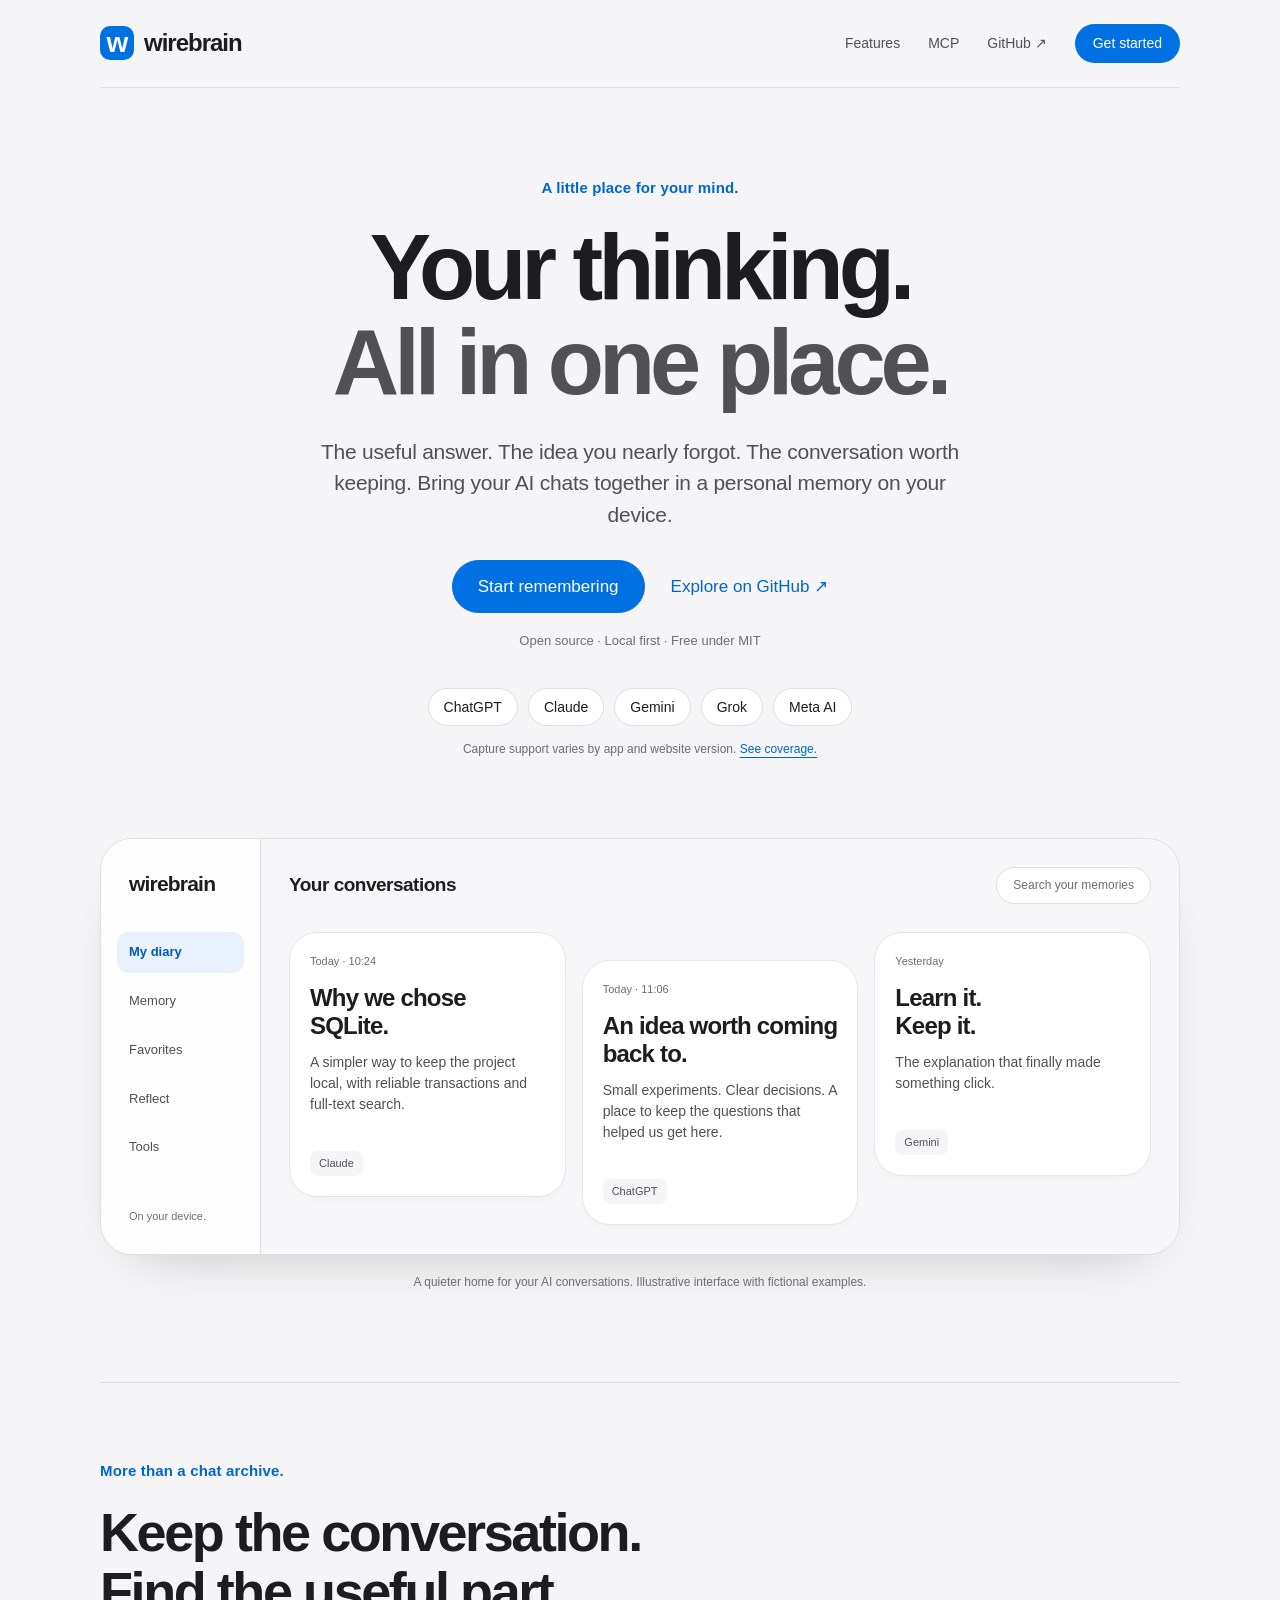
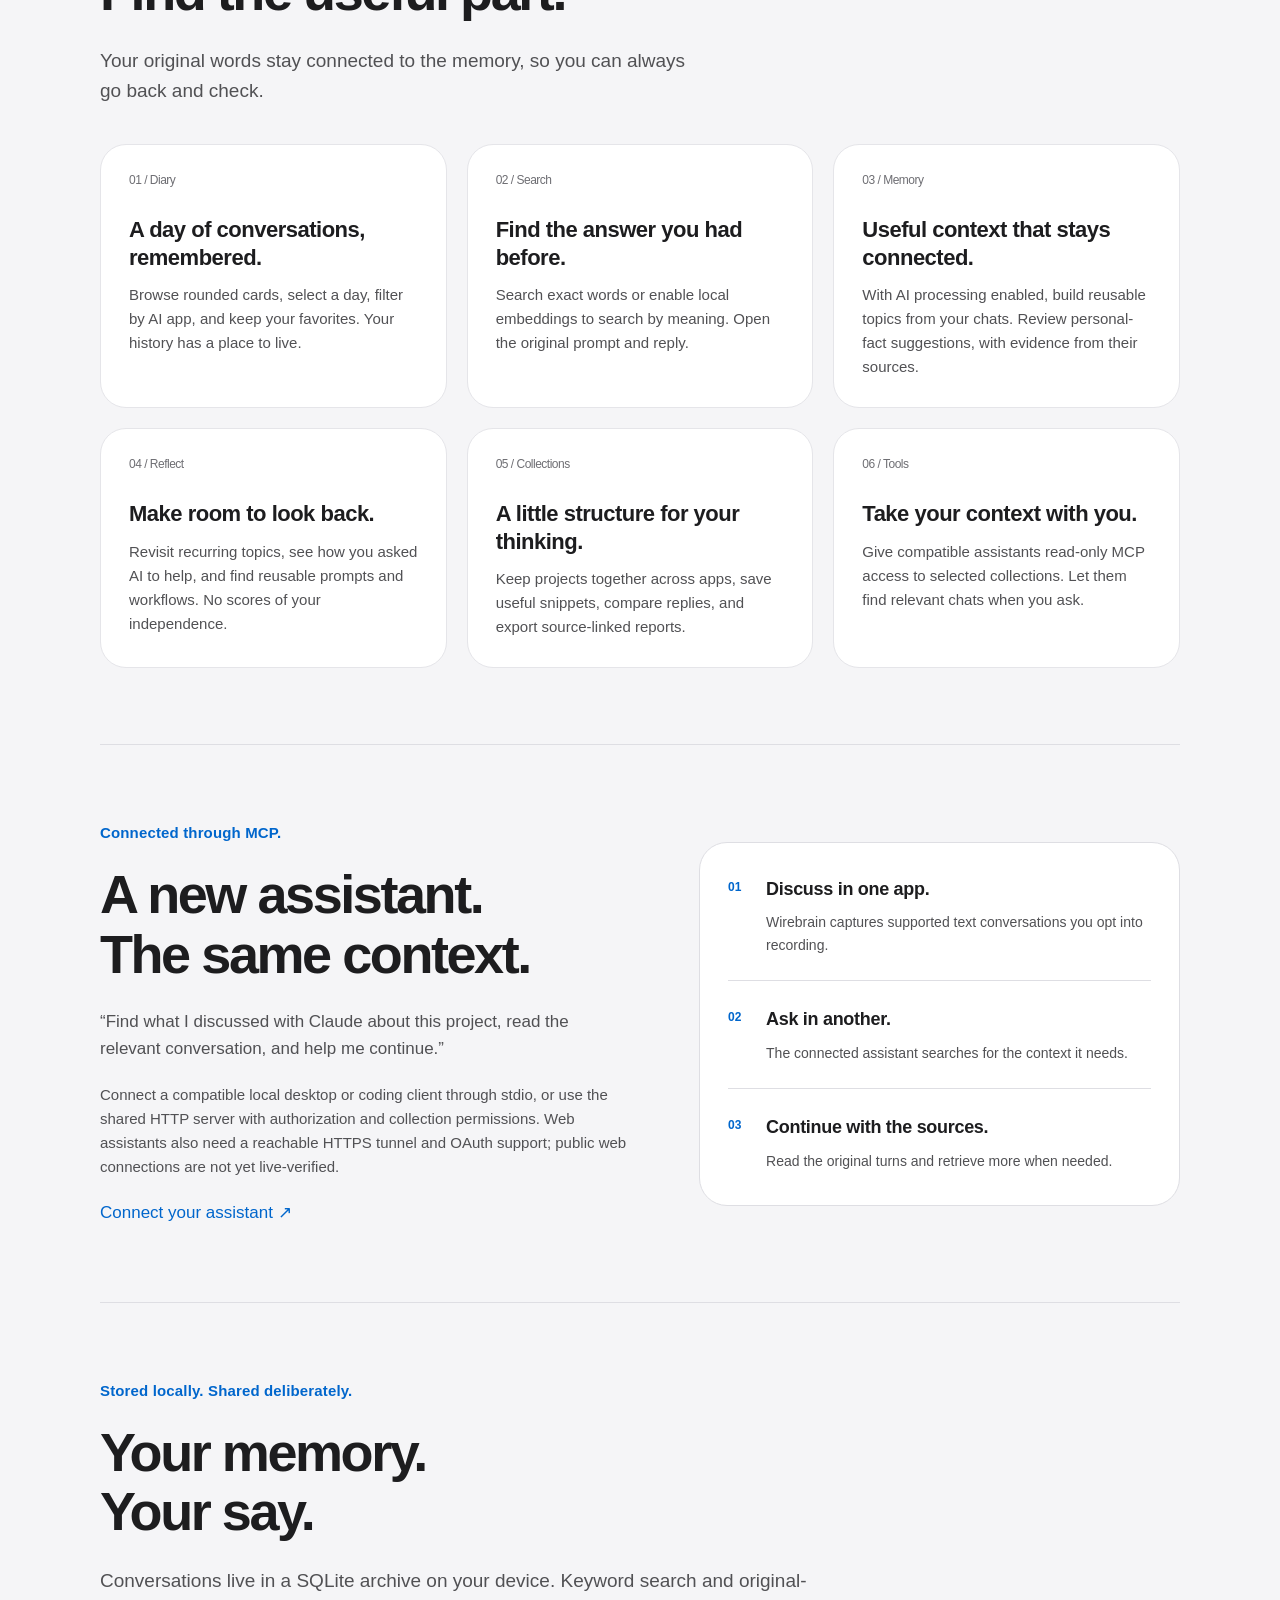
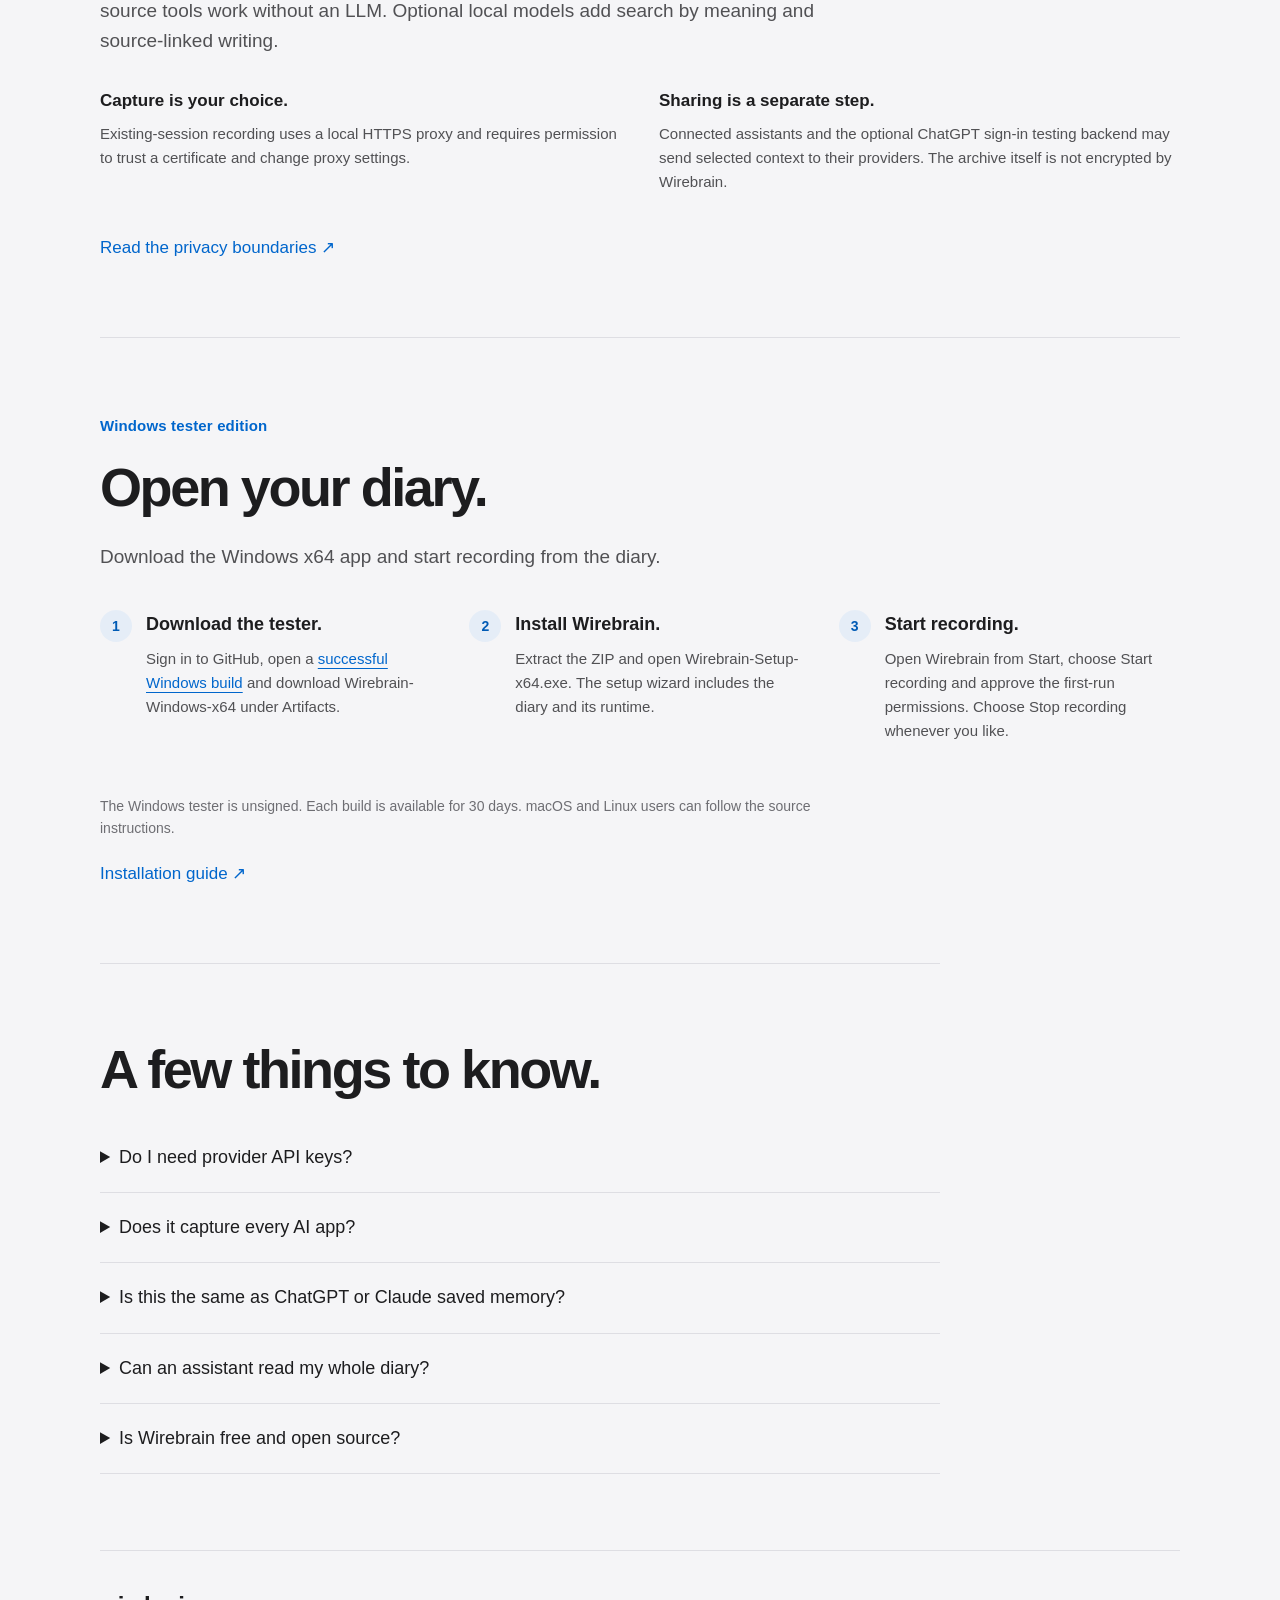
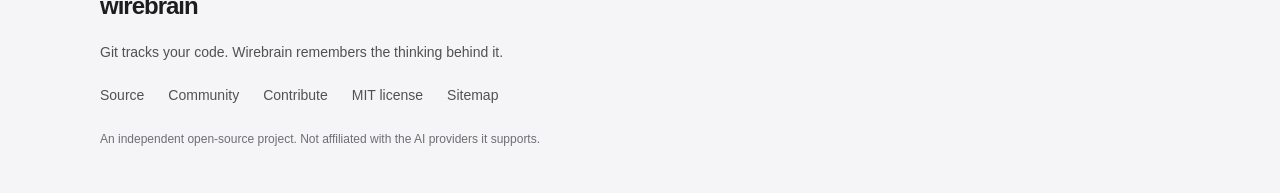
==== commit cf197200: "Add a paper-themed first run and verify installed recording controls" ====
--- a/docs/index.html
+++ b/docs/index.html
@@ -82,7 +82,7 @@
 
     <section class="privacy" aria-labelledby="privacy-title"><p class="eyebrow">Stored locally. Shared deliberately.</p><h2 id="privacy-title">Your memory.<br>Your say.</h2><p>Conversations live in a SQLite archive on your device. Keyword search and original-source tools work without an LLM. Optional local models add search by meaning and source-linked writing.</p><div class="privacy-notes"><p><strong>Capture is your choice.</strong> Existing-session recording uses a local HTTPS proxy and requires permission to trust a certificate and change proxy settings.</p><p><strong>Sharing is a separate step.</strong> Connected assistants and the optional ChatGPT sign-in testing backend may send selected context to their providers. The archive itself is not encrypted by Wirebrain.</p></div><a class="text-link" href="https://github.com/Saireddybv/wirebrain/blob/main/SECURITY.md">Read the privacy boundaries <span aria-hidden="true">↗</span></a></section>
 
-    <section id="setup" aria-labelledby="setup-title"><div class="section-heading"><p class="eyebrow">A few steps to begin.</p><h2 id="setup-title">Make a little space<br>for your thinking.</h2><p>Install Python 3.11 or newer. Download Wirebrain, then start your diary.</p></div><ol class="steps"><li><span>1</span><div><strong>Get the source.</strong><p><a href="https://github.com/Saireddybv/wirebrain/archive/refs/heads/main.zip">Download the repository</a> and extract it, or clone it from GitHub.</p></div></li><li><span>2</span><div><strong>Run the launcher.</strong><p>Open a terminal in that folder and run:</p><pre><code>python start_wirebrain.py</code></pre></div></li><li><span>3</span><div><strong>Open your diary.</strong><p>The launcher prepares the environment and opens your local dashboard. Choose supported-session capture or import your history.</p></div></li></ol><p class="setup-note">First setup needs internet access. Windows and macOS source launchers are included; actual macOS capture is still unverified. Linux can run the diary, imports, and MCP. This is an experimental source project, not a signed desktop installer.</p><a class="text-link" href="https://github.com/Saireddybv/wirebrain#quick-start">Full installation guide <span aria-hidden="true">↗</span></a></section>
+    <section id="setup" aria-labelledby="setup-title"><div class="section-heading"><p class="eyebrow">Windows tester edition</p><h2 id="setup-title">Open your diary.</h2><p>Download the Windows x64 app and start recording from the diary.</p></div><ol class="steps"><li><span>1</span><div><strong>Download the tester.</strong><p>Sign in to GitHub, open a <a href="https://github.com/Saireddybv/wirebrain/actions/workflows/desktop-shell.yml?query=is%3Asuccess">successful Windows build</a> and download Wirebrain-Windows-x64 under Artifacts.</p></div></li><li><span>2</span><div><strong>Install Wirebrain.</strong><p>Extract the ZIP and open Wirebrain-Setup-x64.exe. The setup wizard includes the diary and its runtime.</p></div></li><li><span>3</span><div><strong>Start recording.</strong><p>Open Wirebrain from Start, choose Start recording and approve the first-run permissions. Choose Stop recording whenever you like.</p></div></li></ol><p class="setup-note">The Windows tester is unsigned. Each build is available for 30 days. macOS and Linux users can follow the source instructions.</p><a class="text-link" href="https://github.com/Saireddybv/wirebrain#quick-start">Installation guide <span aria-hidden="true">↗</span></a></section>
 
     <section class="faq" aria-labelledby="faq-title"><h2 id="faq-title">A few things to know.</h2><details><summary>Do I need provider API keys?</summary><p>No keys are required for the diary, imports, or supported existing-session capture. Optional local AI models run on your computer. The separate ChatGPT sign-in testing backend uses your own eligible Codex login and sends selected context to OpenAI.</p></details><details><summary>Does it capture every AI app?</summary><p>No. Capture depends on supported text protocols and whether the app uses the configured proxy. Voice, image/file contents, WhatsApp, Facebook, Instagram, and X-embedded Grok are not comprehensively covered. See the <a href="https://github.com/Saireddybv/wirebrain/blob/main/docs/CAPTURE-COVERAGE.md">coverage guide</a>.</p></details><details><summary>Is this the same as ChatGPT or Claude saved memory?</summary><p>No. Wirebrain builds its own source-linked memory from captured or imported chats. It does not read a provider's private saved-memory store or automatically inject context into every conversation.</p></details><details><summary>Can an assistant read my whole diary?</summary><p>You can connect MCP with all-collection access or restrict it to one collection. HTTP connections support revocation. Retrieved text may be shared with the connected assistant's provider. Unconnected apps cannot use these tools automatically.</p></details><details><summary>Is Wirebrain free and open source?</summary><p>Yes. The code is available under the MIT license. Run it locally, inspect it, and contribute through GitHub. Local models need suitable hardware, and optional third-party services have their own access requirements.</p></details></section>
   </main>
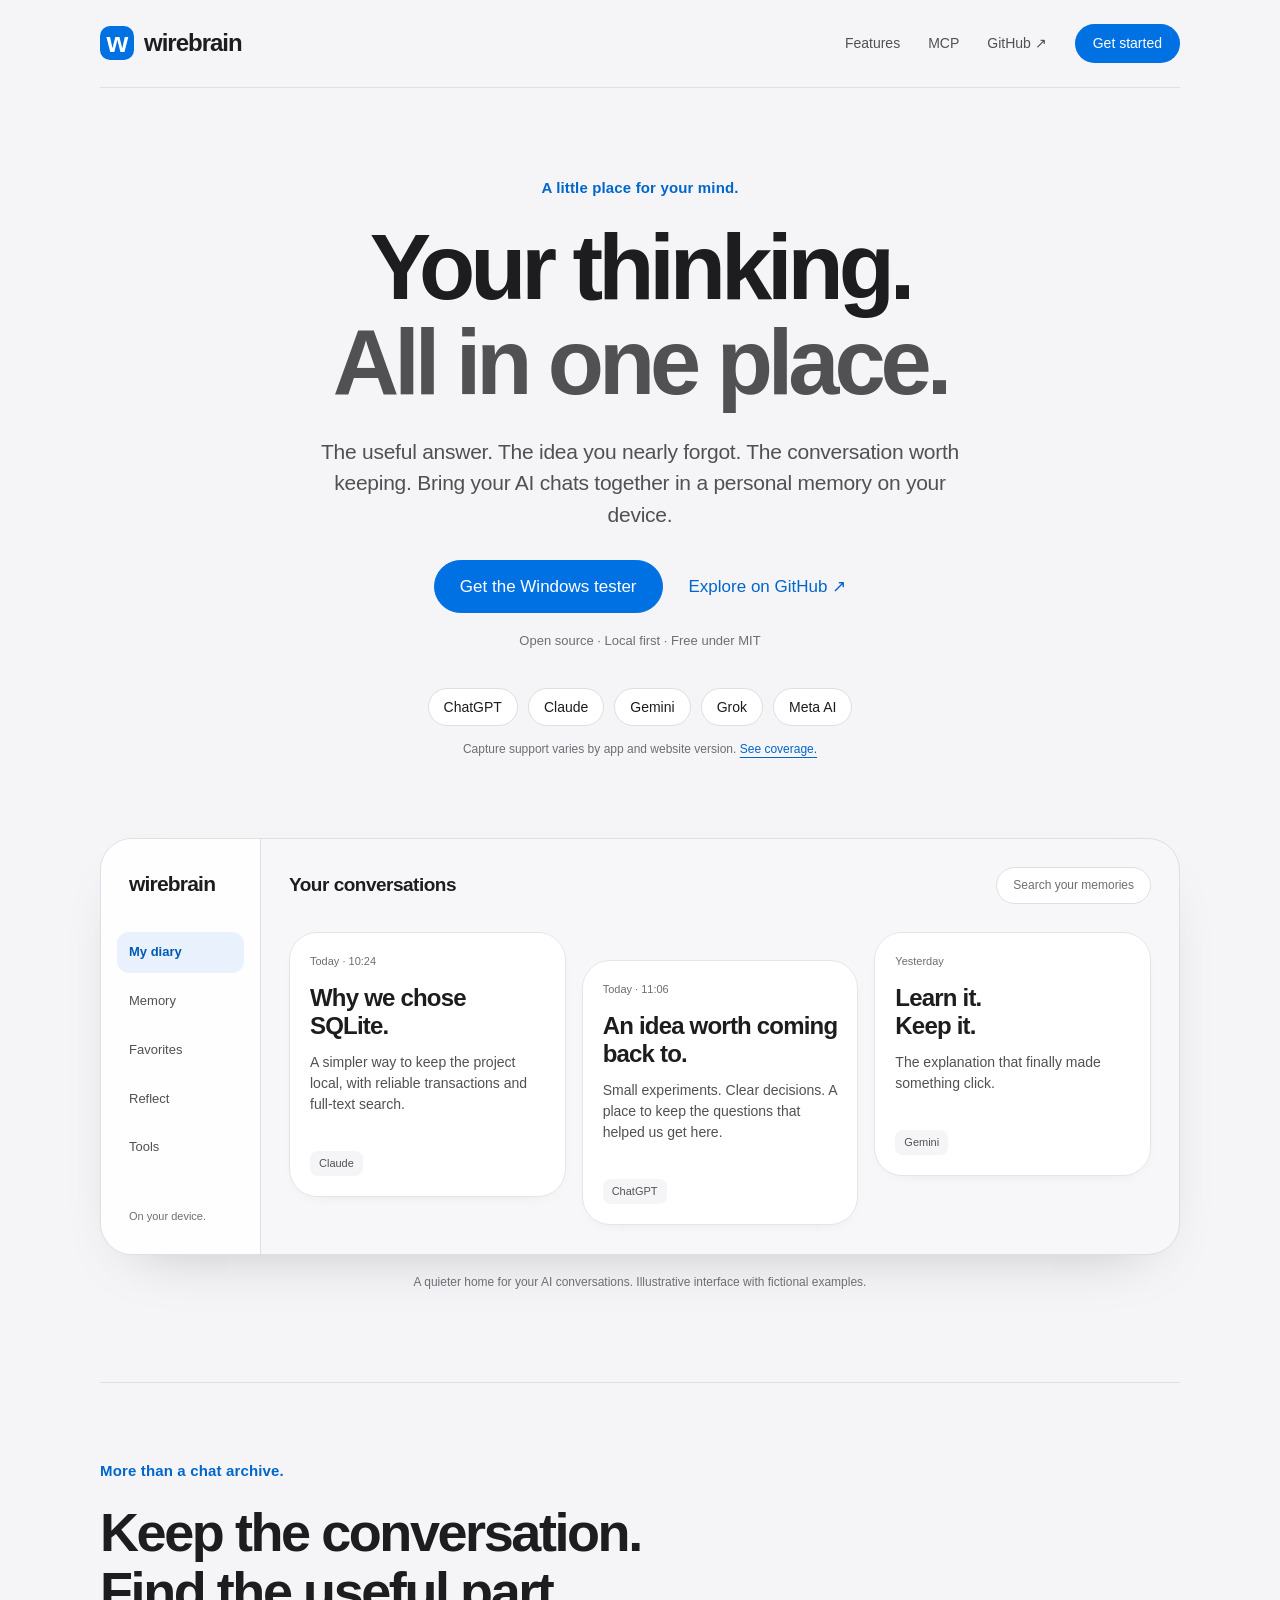
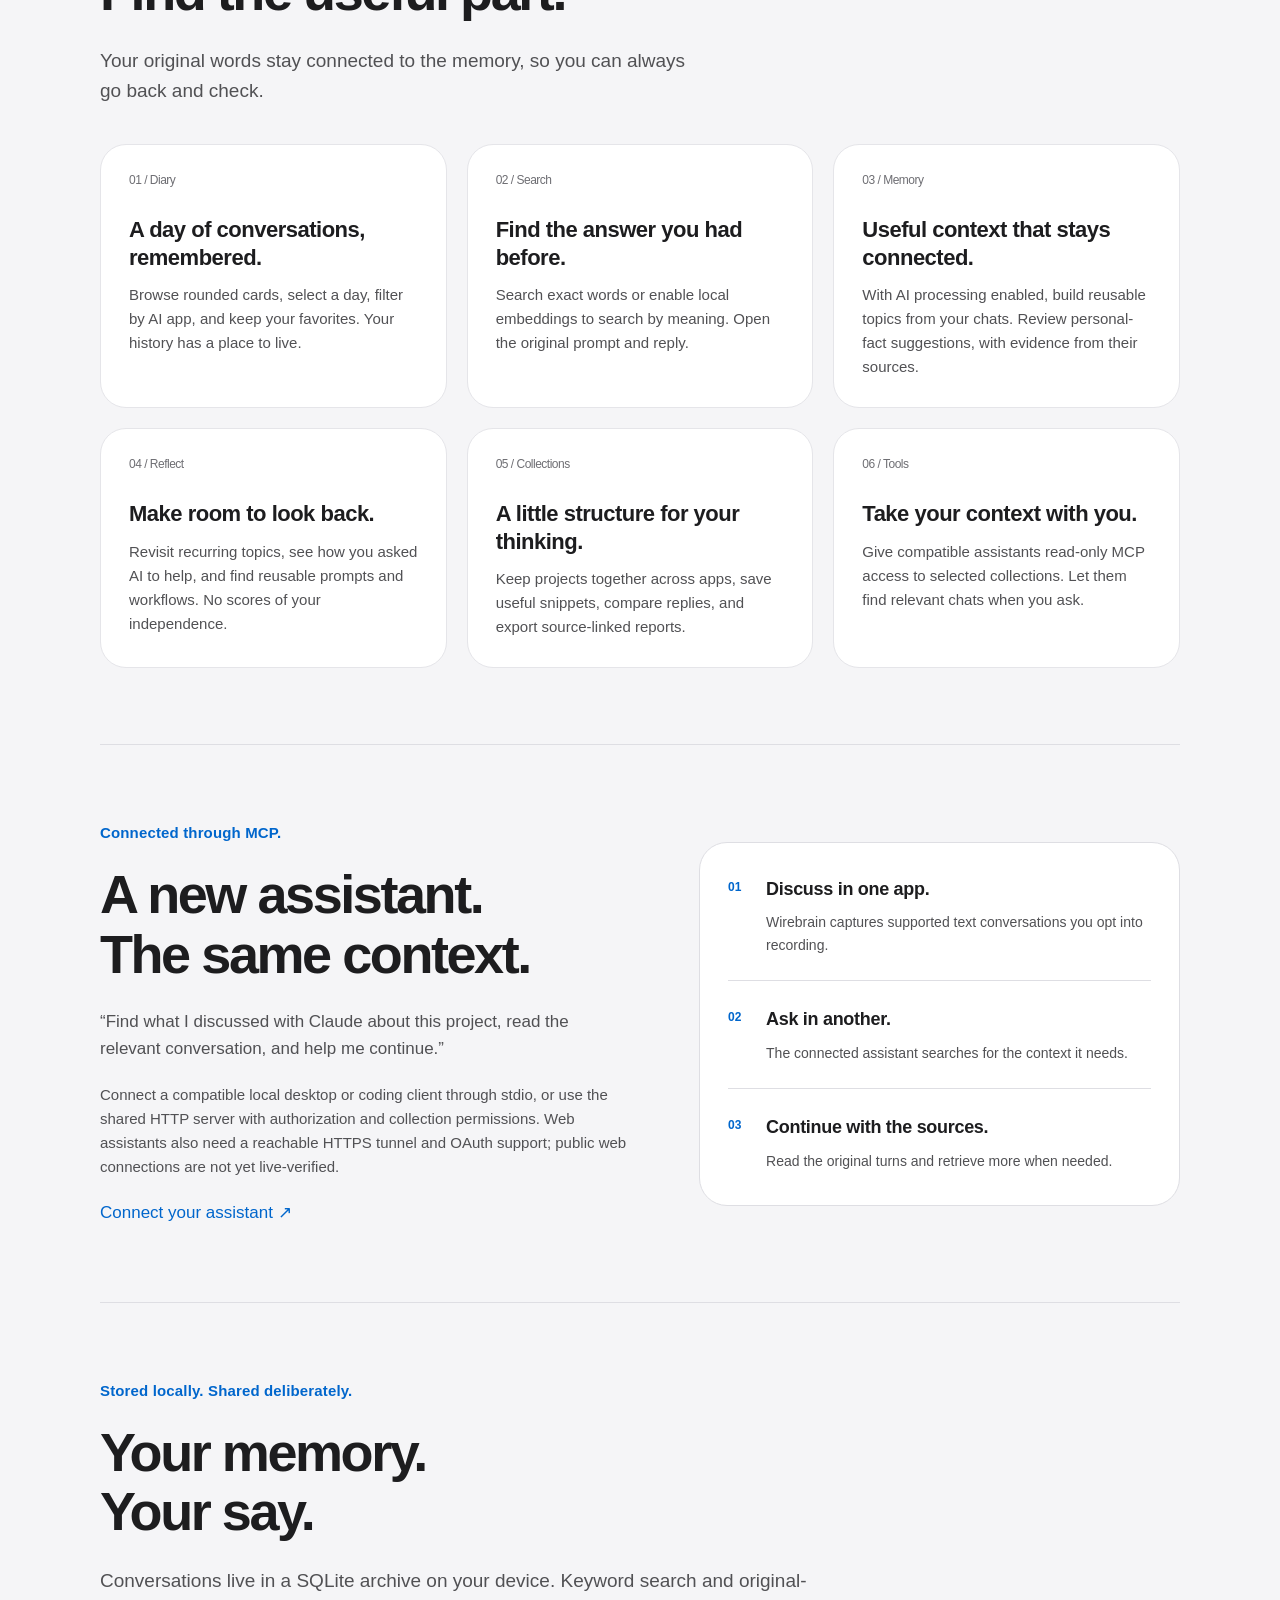
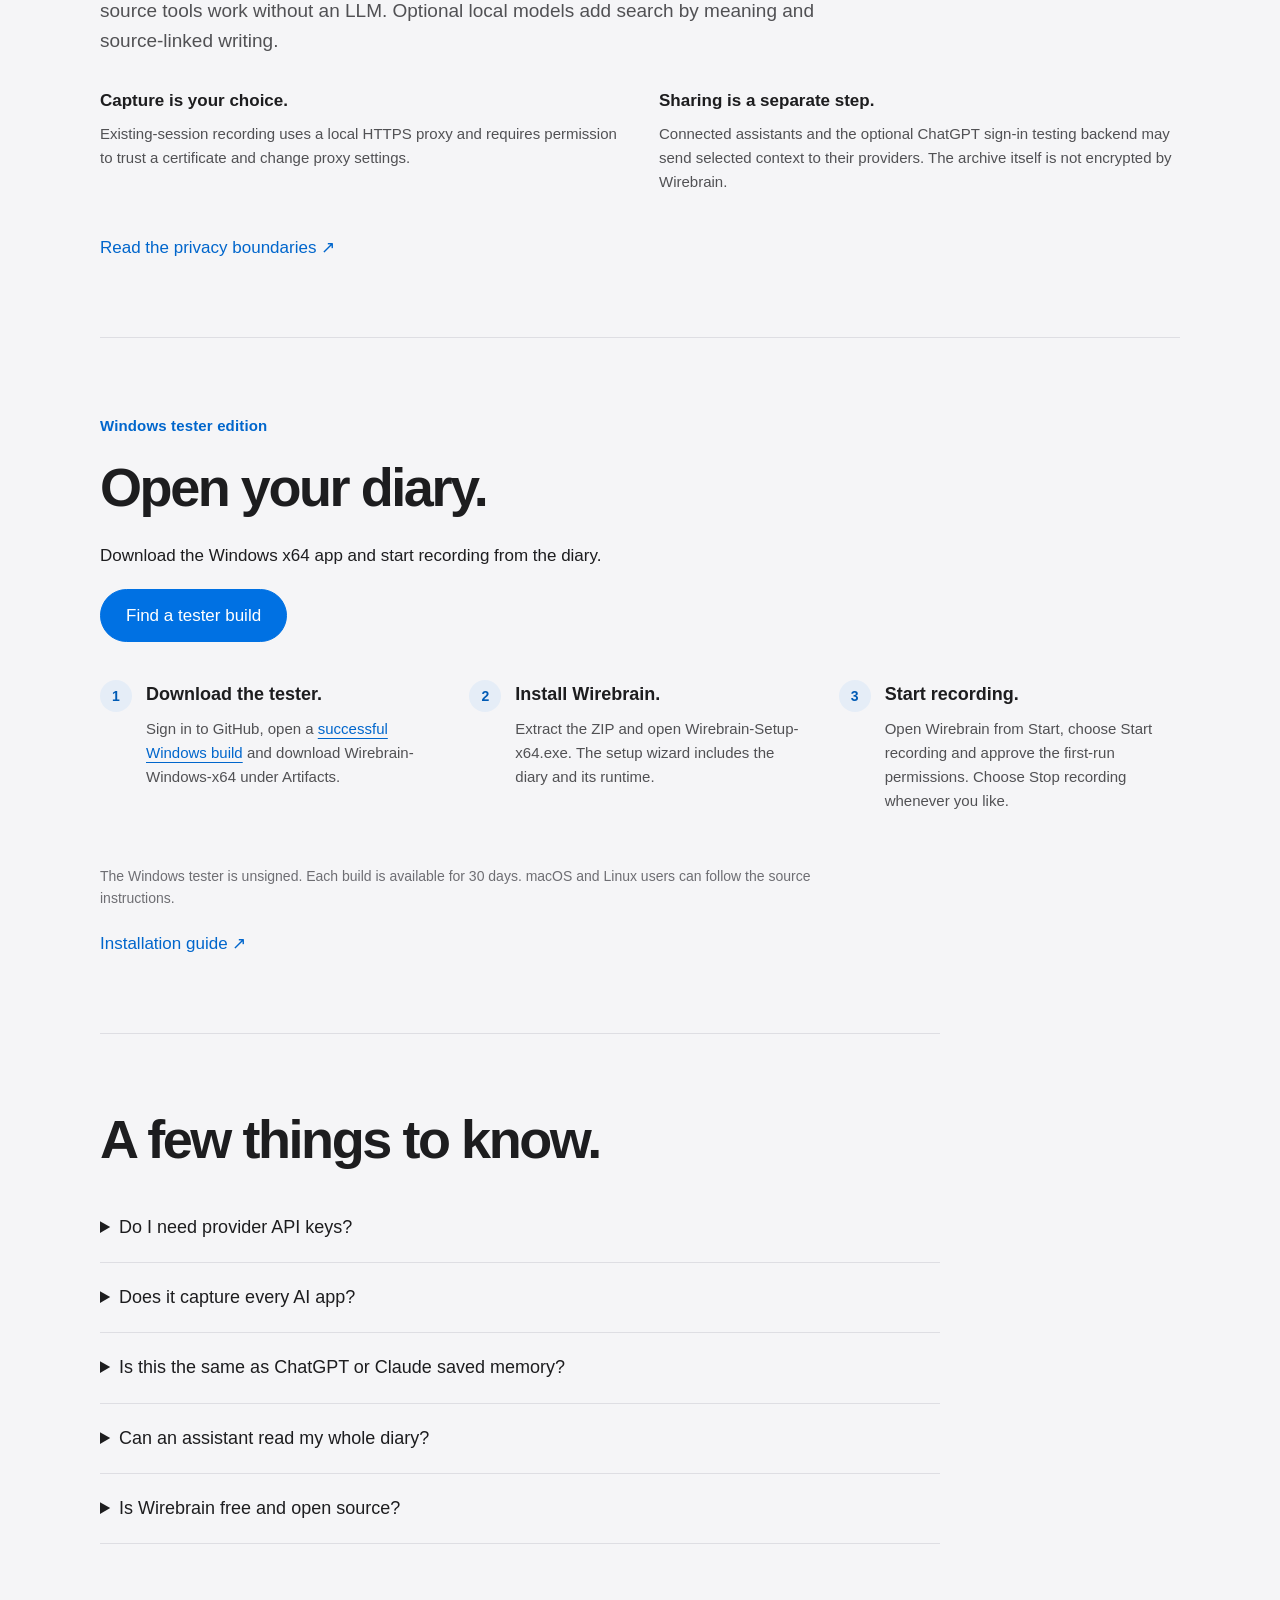
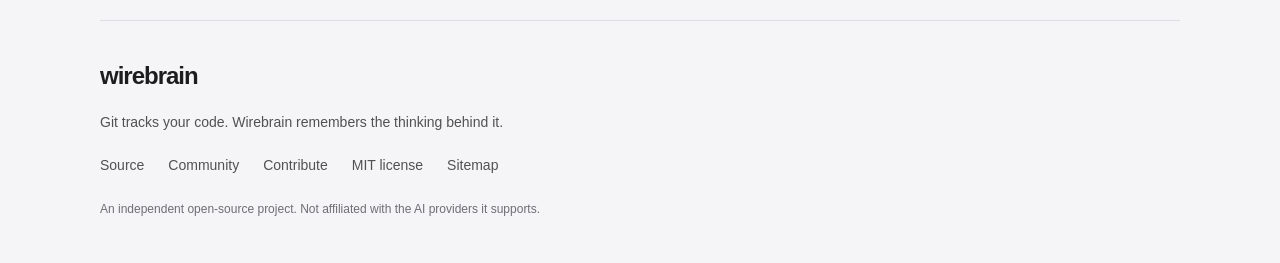
==== commit 32e92b82: "Link the landing page directly to a current Windows tester download" ====
--- a/docs/index.html
+++ b/docs/index.html
@@ -46,7 +46,7 @@
       <p class="eyebrow">A little place for your mind.</p>
       <h1 id="intro">Your thinking.<br><span>All in one place.</span></h1>
       <p class="lead">The useful answer. The idea you nearly forgot. The conversation worth keeping. Bring your AI chats together in a personal memory on your device.</p>
-      <div class="actions"><a class="button" href="#setup">Start remembering</a><a class="text-link" href="https://github.com/Saireddybv/wirebrain">Explore on GitHub <span aria-hidden="true">↗</span></a></div>
+      <div class="actions"><a class="button" data-tester-download href="#setup">Get the Windows tester</a><a class="text-link" href="https://github.com/Saireddybv/wirebrain">Explore on GitHub <span aria-hidden="true">↗</span></a></div>
       <p class="fine-print">Open source · Local first · Free under MIT</p>
       <ul class="app-list" aria-label="Supported AI sources"><li>ChatGPT</li><li>Claude</li><li>Gemini</li><li>Grok</li><li>Meta AI</li></ul>
       <p class="support-note">Capture support varies by app and website version. <a href="https://github.com/Saireddybv/wirebrain/blob/main/docs/CAPTURE-COVERAGE.md">See coverage.</a></p>
@@ -82,10 +82,10 @@
 
     <section class="privacy" aria-labelledby="privacy-title"><p class="eyebrow">Stored locally. Shared deliberately.</p><h2 id="privacy-title">Your memory.<br>Your say.</h2><p>Conversations live in a SQLite archive on your device. Keyword search and original-source tools work without an LLM. Optional local models add search by meaning and source-linked writing.</p><div class="privacy-notes"><p><strong>Capture is your choice.</strong> Existing-session recording uses a local HTTPS proxy and requires permission to trust a certificate and change proxy settings.</p><p><strong>Sharing is a separate step.</strong> Connected assistants and the optional ChatGPT sign-in testing backend may send selected context to their providers. The archive itself is not encrypted by Wirebrain.</p></div><a class="text-link" href="https://github.com/Saireddybv/wirebrain/blob/main/SECURITY.md">Read the privacy boundaries <span aria-hidden="true">↗</span></a></section>
 
-    <section id="setup" aria-labelledby="setup-title"><div class="section-heading"><p class="eyebrow">Windows tester edition</p><h2 id="setup-title">Open your diary.</h2><p>Download the Windows x64 app and start recording from the diary.</p></div><ol class="steps"><li><span>1</span><div><strong>Download the tester.</strong><p>Sign in to GitHub, open a <a href="https://github.com/Saireddybv/wirebrain/actions/workflows/desktop-shell.yml?query=is%3Asuccess">successful Windows build</a> and download Wirebrain-Windows-x64 under Artifacts.</p></div></li><li><span>2</span><div><strong>Install Wirebrain.</strong><p>Extract the ZIP and open Wirebrain-Setup-x64.exe. The setup wizard includes the diary and its runtime.</p></div></li><li><span>3</span><div><strong>Start recording.</strong><p>Open Wirebrain from Start, choose Start recording and approve the first-run permissions. Choose Stop recording whenever you like.</p></div></li></ol><p class="setup-note">The Windows tester is unsigned. Each build is available for 30 days. macOS and Linux users can follow the source instructions.</p><a class="text-link" href="https://github.com/Saireddybv/wirebrain#quick-start">Installation guide <span aria-hidden="true">↗</span></a></section>
+    <section id="setup" aria-labelledby="setup-title"><div class="section-heading"><p class="eyebrow">Windows tester edition</p><h2 id="setup-title">Open your diary.</h2><p>Download the Windows x64 app and start recording from the diary.</p><a class="button" data-tester-download href="https://github.com/Saireddybv/wirebrain/actions/workflows/desktop-shell.yml?query=is%3Asuccess">Find a tester build</a></div><ol class="steps"><li><span>1</span><div><strong>Download the tester.</strong><p>Sign in to GitHub, open a <a href="https://github.com/Saireddybv/wirebrain/actions/workflows/desktop-shell.yml?query=is%3Asuccess">successful Windows build</a> and download Wirebrain-Windows-x64 under Artifacts.</p></div></li><li><span>2</span><div><strong>Install Wirebrain.</strong><p>Extract the ZIP and open Wirebrain-Setup-x64.exe. The setup wizard includes the diary and its runtime.</p></div></li><li><span>3</span><div><strong>Start recording.</strong><p>Open Wirebrain from Start, choose Start recording and approve the first-run permissions. Choose Stop recording whenever you like.</p></div></li></ol><p class="setup-note">The Windows tester is unsigned. Each build is available for 30 days. macOS and Linux users can follow the source instructions.</p><a class="text-link" href="https://github.com/Saireddybv/wirebrain#quick-start">Installation guide <span aria-hidden="true">↗</span></a></section>
 
     <section class="faq" aria-labelledby="faq-title"><h2 id="faq-title">A few things to know.</h2><details><summary>Do I need provider API keys?</summary><p>No keys are required for the diary, imports, or supported existing-session capture. Optional local AI models run on your computer. The separate ChatGPT sign-in testing backend uses your own eligible Codex login and sends selected context to OpenAI.</p></details><details><summary>Does it capture every AI app?</summary><p>No. Capture depends on supported text protocols and whether the app uses the configured proxy. Voice, image/file contents, WhatsApp, Facebook, Instagram, and X-embedded Grok are not comprehensively covered. See the <a href="https://github.com/Saireddybv/wirebrain/blob/main/docs/CAPTURE-COVERAGE.md">coverage guide</a>.</p></details><details><summary>Is this the same as ChatGPT or Claude saved memory?</summary><p>No. Wirebrain builds its own source-linked memory from captured or imported chats. It does not read a provider's private saved-memory store or automatically inject context into every conversation.</p></details><details><summary>Can an assistant read my whole diary?</summary><p>You can connect MCP with all-collection access or restrict it to one collection. HTTP connections support revocation. Retrieved text may be shared with the connected assistant's provider. Unconnected apps cannot use these tools automatically.</p></details><details><summary>Is Wirebrain free and open source?</summary><p>Yes. The code is available under the MIT license. Run it locally, inspect it, and contribute through GitHub. Local models need suitable hardware, and optional third-party services have their own access requirements.</p></details></section>
   </main>
   <footer><a class="brand" href="./">wirebrain</a><p>Git tracks your code. Wirebrain remembers the thinking behind it.</p><nav aria-label="Project links"><a href="https://github.com/Saireddybv/wirebrain">Source</a><a href="https://github.com/Saireddybv/wirebrain/discussions">Community</a><a href="https://github.com/Saireddybv/wirebrain/blob/main/CONTRIBUTING.md">Contribute</a><a href="https://github.com/Saireddybv/wirebrain/blob/main/LICENSE">MIT license</a><a href="sitemap.xml">Sitemap</a></nav><p class="footer-note">An independent open-source project. Not affiliated with the AI providers it supports.</p></footer>
-</body>
+<script defer src="./windows-download.js"></script></body>
 </html>
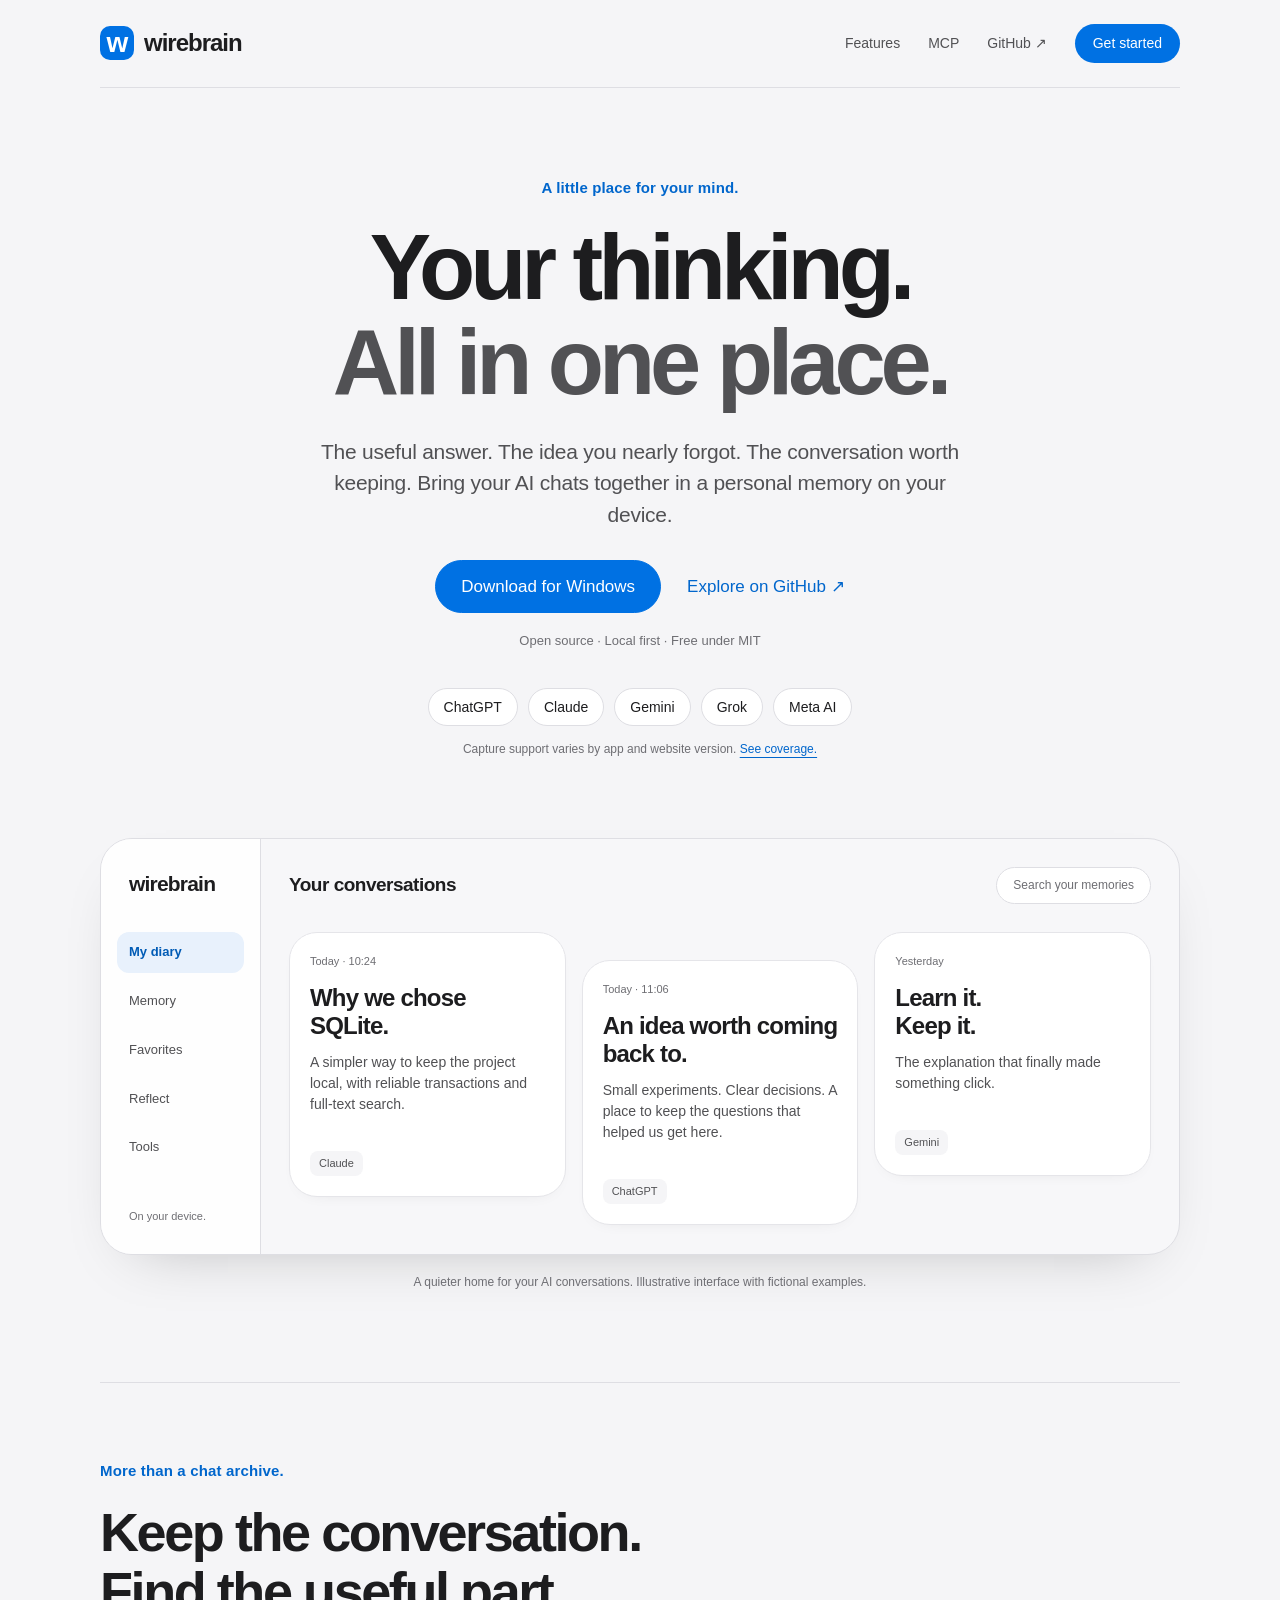
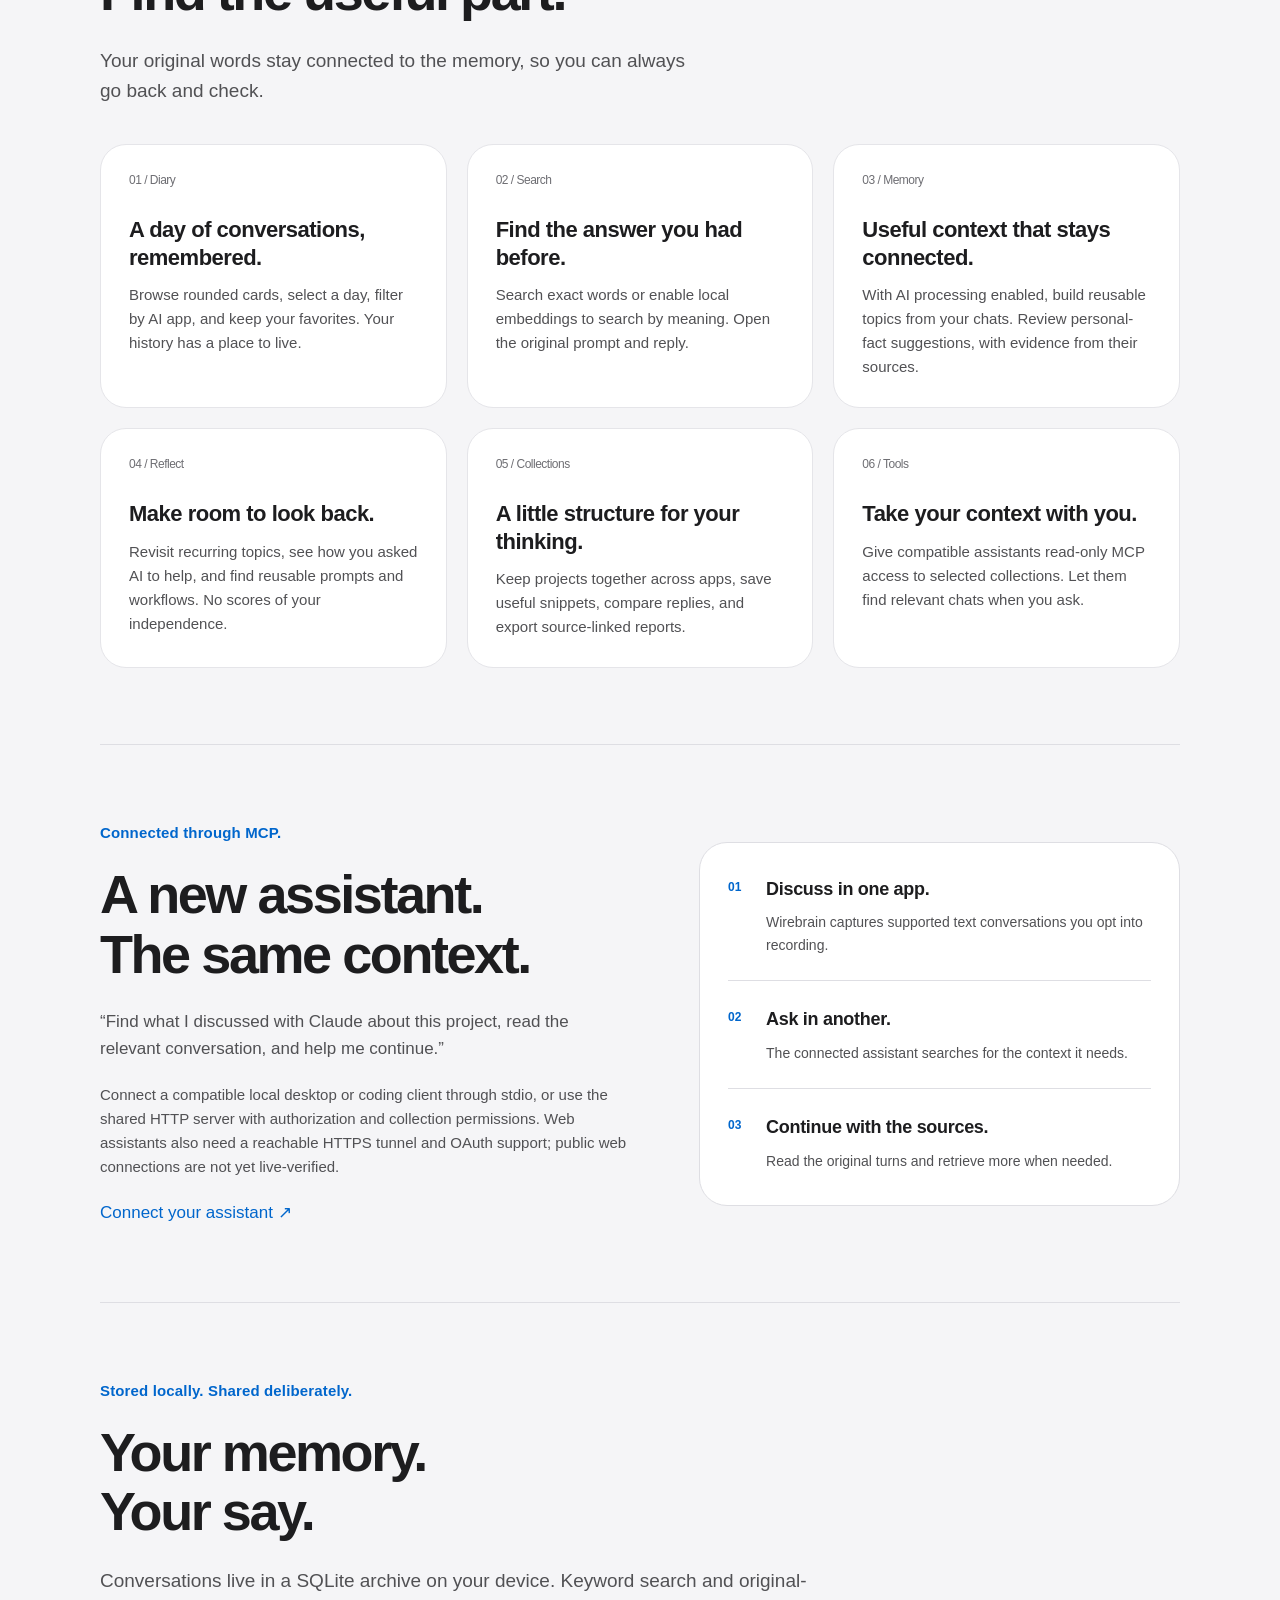
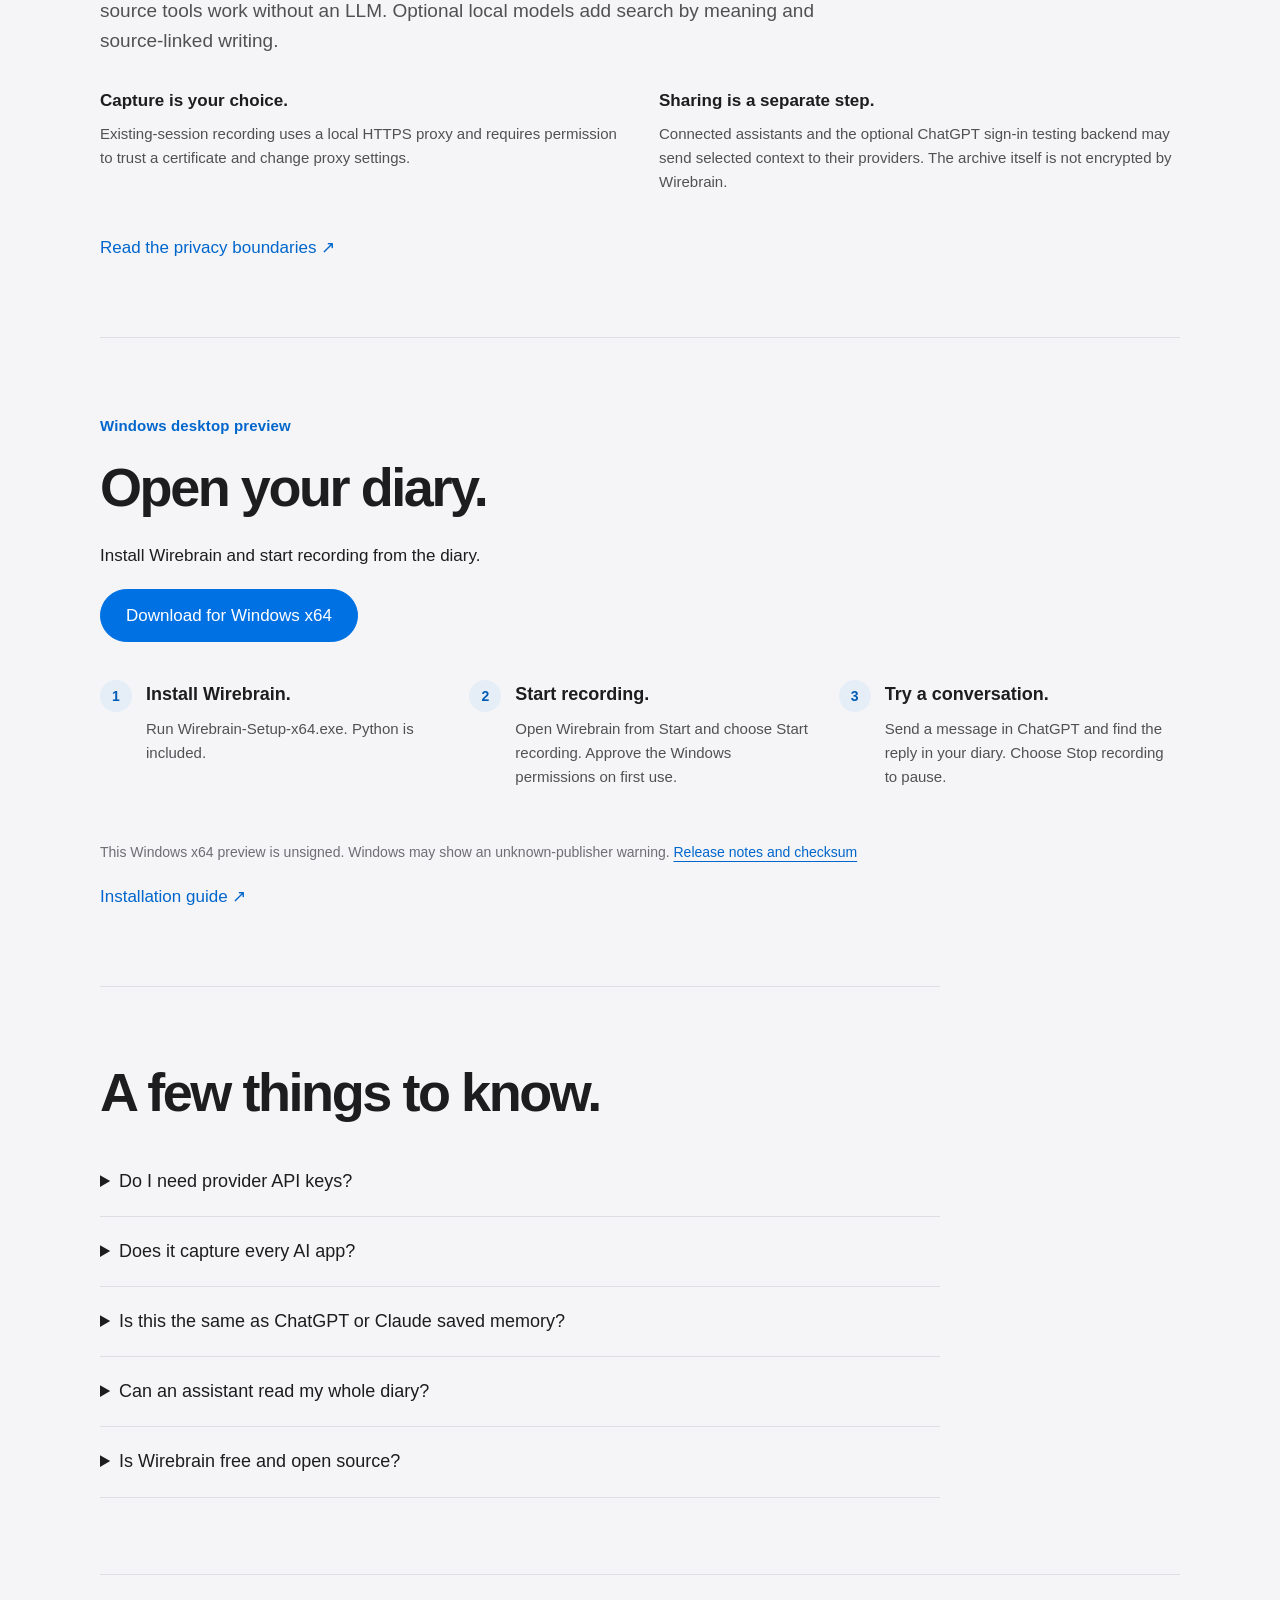
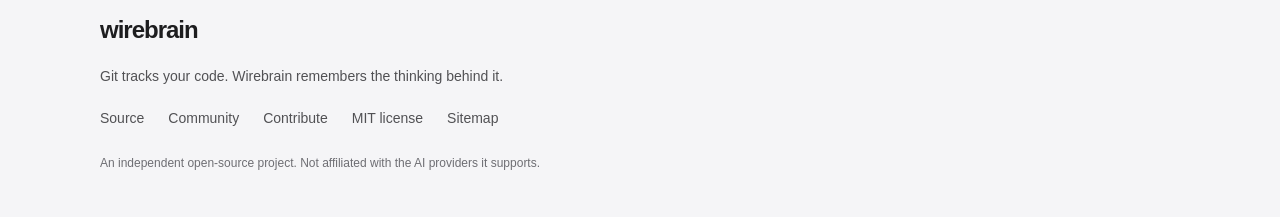
==== commit 8212d0b6: "Point Windows downloads to the public GitHub release" ====
--- a/docs/index.html
+++ b/docs/index.html
@@ -46,7 +46,7 @@
       <p class="eyebrow">A little place for your mind.</p>
       <h1 id="intro">Your thinking.<br><span>All in one place.</span></h1>
       <p class="lead">The useful answer. The idea you nearly forgot. The conversation worth keeping. Bring your AI chats together in a personal memory on your device.</p>
-      <div class="actions"><a class="button" data-tester-download href="#setup">Get the Windows tester</a><a class="text-link" href="https://github.com/Saireddybv/wirebrain">Explore on GitHub <span aria-hidden="true">↗</span></a></div>
+      <div class="actions"><a class="button" href="https://github.com/Saireddybv/wirebrain/releases/download/v0.1.0-preview.1/Wirebrain-Setup-x64.exe">Download for Windows</a><a class="text-link" href="https://github.com/Saireddybv/wirebrain">Explore on GitHub <span aria-hidden="true">↗</span></a></div>
       <p class="fine-print">Open source · Local first · Free under MIT</p>
       <ul class="app-list" aria-label="Supported AI sources"><li>ChatGPT</li><li>Claude</li><li>Gemini</li><li>Grok</li><li>Meta AI</li></ul>
       <p class="support-note">Capture support varies by app and website version. <a href="https://github.com/Saireddybv/wirebrain/blob/main/docs/CAPTURE-COVERAGE.md">See coverage.</a></p>
@@ -82,10 +82,10 @@
 
     <section class="privacy" aria-labelledby="privacy-title"><p class="eyebrow">Stored locally. Shared deliberately.</p><h2 id="privacy-title">Your memory.<br>Your say.</h2><p>Conversations live in a SQLite archive on your device. Keyword search and original-source tools work without an LLM. Optional local models add search by meaning and source-linked writing.</p><div class="privacy-notes"><p><strong>Capture is your choice.</strong> Existing-session recording uses a local HTTPS proxy and requires permission to trust a certificate and change proxy settings.</p><p><strong>Sharing is a separate step.</strong> Connected assistants and the optional ChatGPT sign-in testing backend may send selected context to their providers. The archive itself is not encrypted by Wirebrain.</p></div><a class="text-link" href="https://github.com/Saireddybv/wirebrain/blob/main/SECURITY.md">Read the privacy boundaries <span aria-hidden="true">↗</span></a></section>
 
-    <section id="setup" aria-labelledby="setup-title"><div class="section-heading"><p class="eyebrow">Windows tester edition</p><h2 id="setup-title">Open your diary.</h2><p>Download the Windows x64 app and start recording from the diary.</p><a class="button" data-tester-download href="https://github.com/Saireddybv/wirebrain/actions/workflows/desktop-shell.yml?query=is%3Asuccess">Find a tester build</a></div><ol class="steps"><li><span>1</span><div><strong>Download the tester.</strong><p>Sign in to GitHub, open a <a href="https://github.com/Saireddybv/wirebrain/actions/workflows/desktop-shell.yml?query=is%3Asuccess">successful Windows build</a> and download Wirebrain-Windows-x64 under Artifacts.</p></div></li><li><span>2</span><div><strong>Install Wirebrain.</strong><p>Extract the ZIP and open Wirebrain-Setup-x64.exe. The setup wizard includes the diary and its runtime.</p></div></li><li><span>3</span><div><strong>Start recording.</strong><p>Open Wirebrain from Start, choose Start recording and approve the first-run permissions. Choose Stop recording whenever you like.</p></div></li></ol><p class="setup-note">The Windows tester is unsigned. Each build is available for 30 days. macOS and Linux users can follow the source instructions.</p><a class="text-link" href="https://github.com/Saireddybv/wirebrain#quick-start">Installation guide <span aria-hidden="true">↗</span></a></section>
+    <section id="setup" aria-labelledby="setup-title"><div class="section-heading"><p class="eyebrow">Windows desktop preview</p><h2 id="setup-title">Open your diary.</h2><p>Install Wirebrain and start recording from the diary.</p><a class="button" href="https://github.com/Saireddybv/wirebrain/releases/download/v0.1.0-preview.1/Wirebrain-Setup-x64.exe">Download for Windows x64</a></div><ol class="steps"><li><span>1</span><div><strong>Install Wirebrain.</strong><p>Run Wirebrain-Setup-x64.exe. Python is included.</p></div></li><li><span>2</span><div><strong>Start recording.</strong><p>Open Wirebrain from Start and choose Start recording. Approve the Windows permissions on first use.</p></div></li><li><span>3</span><div><strong>Try a conversation.</strong><p>Send a message in ChatGPT and find the reply in your diary. Choose Stop recording to pause.</p></div></li></ol><p class="setup-note">This Windows x64 preview is unsigned. Windows may show an unknown-publisher warning. <a href="https://github.com/Saireddybv/wirebrain/releases/tag/v0.1.0-preview.1">Release notes and checksum</a></p><a class="text-link" href="https://github.com/Saireddybv/wirebrain#quick-start">Installation guide ↗</a></section>
 
     <section class="faq" aria-labelledby="faq-title"><h2 id="faq-title">A few things to know.</h2><details><summary>Do I need provider API keys?</summary><p>No keys are required for the diary, imports, or supported existing-session capture. Optional local AI models run on your computer. The separate ChatGPT sign-in testing backend uses your own eligible Codex login and sends selected context to OpenAI.</p></details><details><summary>Does it capture every AI app?</summary><p>No. Capture depends on supported text protocols and whether the app uses the configured proxy. Voice, image/file contents, WhatsApp, Facebook, Instagram, and X-embedded Grok are not comprehensively covered. See the <a href="https://github.com/Saireddybv/wirebrain/blob/main/docs/CAPTURE-COVERAGE.md">coverage guide</a>.</p></details><details><summary>Is this the same as ChatGPT or Claude saved memory?</summary><p>No. Wirebrain builds its own source-linked memory from captured or imported chats. It does not read a provider's private saved-memory store or automatically inject context into every conversation.</p></details><details><summary>Can an assistant read my whole diary?</summary><p>You can connect MCP with all-collection access or restrict it to one collection. HTTP connections support revocation. Retrieved text may be shared with the connected assistant's provider. Unconnected apps cannot use these tools automatically.</p></details><details><summary>Is Wirebrain free and open source?</summary><p>Yes. The code is available under the MIT license. Run it locally, inspect it, and contribute through GitHub. Local models need suitable hardware, and optional third-party services have their own access requirements.</p></details></section>
   </main>
   <footer><a class="brand" href="./">wirebrain</a><p>Git tracks your code. Wirebrain remembers the thinking behind it.</p><nav aria-label="Project links"><a href="https://github.com/Saireddybv/wirebrain">Source</a><a href="https://github.com/Saireddybv/wirebrain/discussions">Community</a><a href="https://github.com/Saireddybv/wirebrain/blob/main/CONTRIBUTING.md">Contribute</a><a href="https://github.com/Saireddybv/wirebrain/blob/main/LICENSE">MIT license</a><a href="sitemap.xml">Sitemap</a></nav><p class="footer-note">An independent open-source project. Not affiliated with the AI providers it supports.</p></footer>
-<script defer src="./windows-download.js"></script></body>
+</body>
 </html>
